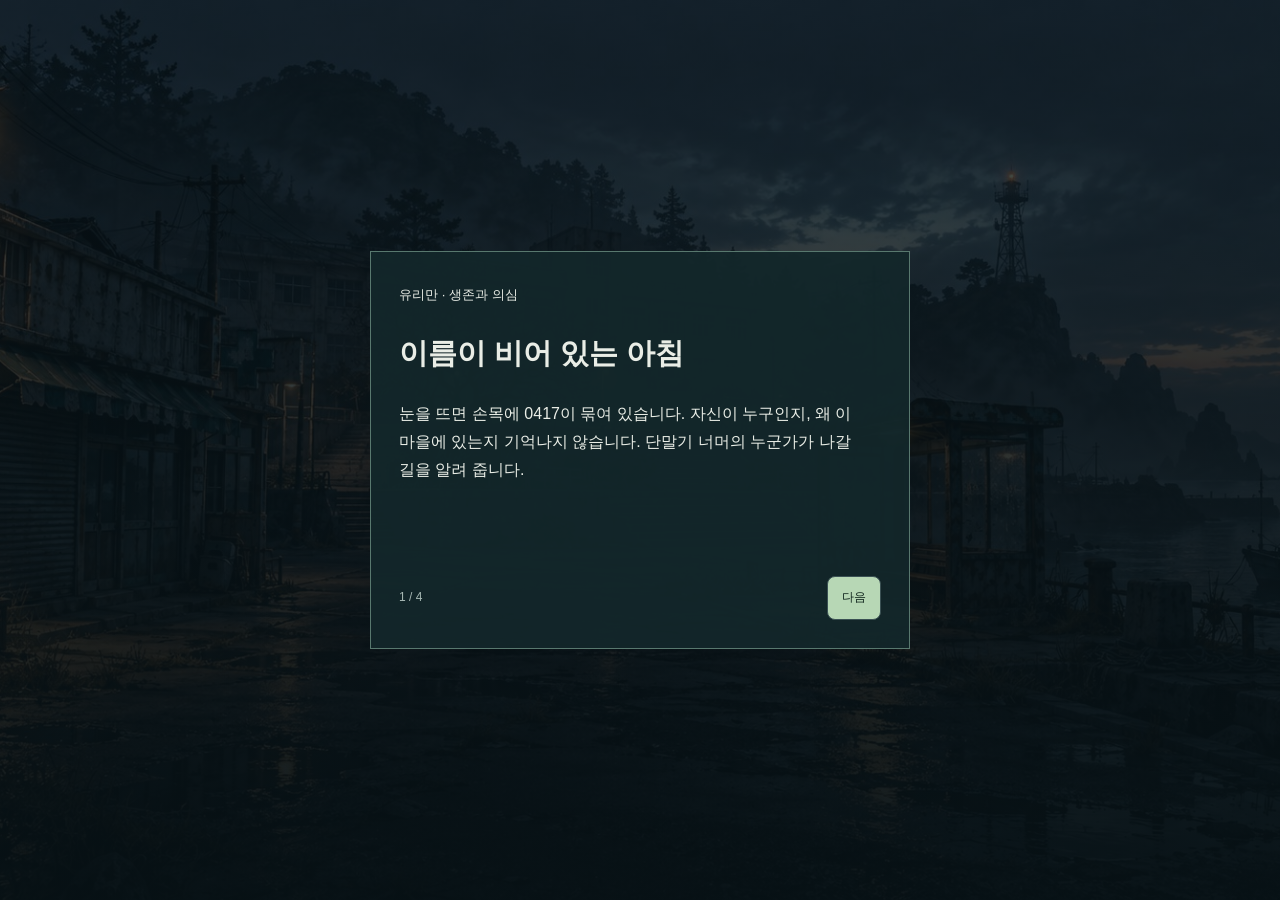
==== index.html @ 80f6bf99 "Add files via upload" ====
<!doctype html>
<html lang="ko"><head><meta charset="utf-8"><meta name="viewport" content="width=device-width,initial-scale=1,viewport-fit=cover"><meta name="theme-color" content="#101c20"><title>잔향 04:17 — 유리만</title><style>#loadNotice{position:fixed;inset:0;z-index:2000;display:grid;place-items:center;background:#101c20;color:#e9ede6;padding:24px;font:16px/1.8 sans-serif}#loadNotice[hidden]{display:none}#loadNotice>div{width:100%;max-width:480px;padding:26px;background:#18282c;border:1px solid #526a62;border-radius:8px}#loadNotice button{padding:12px 18px;border-radius:6px;border:1px solid #748d78;background:#b7d7b5;color:#14251c;font:inherit}#intro[hidden]{display:none!important}</style><script>window.GlassBayReady=false;window.addEventListener("error",function(e){var node=document.getElementById("loadMessage");if(node&&!window.GlassBayReady){node.textContent="게임을 시작하지 못했습니다. 파일을 교체한 뒤 Ctrl+Shift+R로 새로고침해 주세요.";var hint=document.getElementById("loadDetail");if(hint)hint.textContent=e.message||"게임 파일을 불러오지 못했습니다.";}},true);window.setTimeout(function(){if(!window.GlassBayReady){var node=document.getElementById("loadMessage");if(node)node.textContent="게임 파일을 불러오지 못했습니다. 수정 파일 전체를 올린 뒤 다시 새로고침해 주세요.";}},10000);</script><link rel="stylesheet" href="style.css?v=808879af7a00"></head>
<body><section id="loadNotice" role="status"><div><strong id="loadMessage">유리만을 불러오는 중입니다.</strong><p id="loadDetail"></p><button onclick="location.reload()">다시 불러오기</button></div></section><noscript>게임을 시작하려면 브라우저의 JavaScript를 켜 주세요.</noscript>
<header><button id="titleButton" aria-label="게임 설정">잔향 <b>04:17</b></button><div id="quickStatus"></div><button id="settingsButton" aria-label="설정">⋯</button></header>
<main id="mainScroll" tabindex="-1"><section id="sceneView"></section></main>
<section id="panel" class="panel" hidden aria-label="게임 메뉴"><div class="panelTop"><h2 id="panelTitle"></h2><button id="panelClose" aria-label="현장으로 돌아가기">내려놓기 ↓</button></div><div id="panelScroll"></div><form id="askForm" hidden><label class="srOnly" for="askInput">단말기 질문</label><textarea id="askInput" rows="1" maxlength="200" placeholder="발견한 의문을 선택하거나 직접 질문하세요"></textarea><button type="submit" aria-label="전송">보내기</button></form></section>
<nav id="bottomNav" aria-label="게임 메뉴"><button data-view="scene" class="active"><span>◉</span>현장</button><button data-view="map"><span>⌖</span>지도</button><button data-view="bag"><span>▣</span>소지품</button><button data-view="book"><span>▤</span>수첩</button><button data-view="echo" id="echoNav"><span>◌</span>ECHO<b id="mailBadge" hidden></b></button></nav>
<div id="impact" aria-hidden="true"></div><div id="fracture" aria-hidden="true" hidden><svg viewBox="0 0 100 100" preserveAspectRatio="none"><path d="M0 18L31 27 42 50 67 59 82 100M31 27L60 12 65 0M42 50L15 61 0 59M67 59L87 43 100 46M15 61L28 81 19 100"/></svg></div><div id="toast" role="status"></div>
<section id="intro" hidden role="dialog" aria-modal="true" aria-labelledby="introTitle"><div><small>유리만 · 생존과 의심</small><h1 id="introTitle"></h1><p id="introText"></p><footer><span id="introPage"></span><button id="introNext"></button></footer></div></section>
<script src="data.js?v=1c4d946d0694"></script><script src="game.js?v=c43fad1b4e41"></script><script src="ui.js?v=db80c236e293"></script>
</body></html>
---- style.css ----
:root{color-scheme:dark;--bg:#101c20;--card:#18282c;--line:#3a5053;--ink:#e9ede6;--muted:#a7b8b4;--mint:#b7d7b5;--red:#e99d96;--nav:70px;--head:52px}*{box-sizing:border-box}html,body{margin:0;height:100%;overflow:hidden}body{font-family:"Apple SD Gothic Neo","Malgun Gothic","Noto Sans KR",sans-serif;background:var(--bg);color:var(--ink);font-size:16px;line-height:1.75}button,textarea,select{font:inherit}button{color:inherit;border:1px solid var(--line);background:#1c3034;border-radius:8px;cursor:pointer;min-height:44px;padding:10px 14px;touch-action:manipulation}button:disabled{cursor:default;color:#b1b8b3;background:#172326;opacity:.75}button:focus-visible,textarea:focus-visible{outline:3px solid var(--mint);outline-offset:2px}button.primary{background:var(--mint);color:#11251b;font-weight:700}header{position:fixed;inset:0 0 auto;height:var(--head);display:flex;align-items:center;gap:10px;padding:0 12px;background:#0d191ef2;border-bottom:1px solid var(--line);z-index:30}#titleButton{border:0;background:none;padding:0;font-size:16px;white-space:nowrap}#titleButton b{color:var(--mint)}#quickStatus{margin-left:auto;font-size:12px;color:var(--muted);line-height:1.45}#settingsButton{border:0;background:none;font-size:26px;padding:0 12px}#mainScroll{position:fixed;inset:var(--head) 0 calc(var(--nav) + env(safe-area-inset-bottom));overflow:auto;overscroll-behavior-y:contain;scrollbar-gutter:stable;overflow-anchor:none}#sceneView{max-width:840px;margin:auto;padding-bottom:28px}.sceneArt{position:relative;aspect-ratio:16/10;overflow:hidden;background:#111b20}.sceneArt>img{width:100%;height:100%;object-fit:cover}.sceneArt:after{content:"";position:absolute;inset:0;background:linear-gradient(transparent 55%,#101c20);pointer-events:none}.portraits{position:absolute;inset:8% 0 0;display:flex;align-items:flex-end;justify-content:flex-end;gap:0;pointer-events:none}.portraits img{max-width:42%;height:90%;object-fit:contain;filter:drop-shadow(0 4px 12px #000);object-position:bottom}.sceneTitle{position:absolute;bottom:14px;left:22px;z-index:2}.sceneTitle small{color:#c4d1bf;font-size:12px}.sceneTitle h1{margin:0;font-size:27px;letter-spacing:-1px}.sceneBody{padding:8px 22px 24px}.objective{border-left:3px solid var(--mint);padding:10px 14px;background:#213632;font-size:14px;margin:8px 0 18px}.statusChips{display:flex;gap:7px;flex-wrap:wrap;margin:0 0 16px}.statusChips span{font-size:12px;border:1px solid var(--line);border-radius:20px;padding:3px 10px}.prose p{margin:0 0 16px;word-break:keep-all;overflow-wrap:anywhere}.dialogue{padding:12px 16px;border-left:2px solid #547c70;background:#16292b;margin:10px 0;white-space:pre-line}.dialogue strong{display:block;font-size:12px;color:var(--mint)}.dialogue.player{margin-left:18px;background:#263136}.dialogue.echo{border-color:#d0b678}.dialogue p{margin:5px 0;font-size:15px}.actions{display:grid;gap:9px;margin-top:22px}.actions button{text-align:left;display:flex;flex-direction:column;padding:15px 16px;line-height:1.6;min-height:58px}.actions small{color:var(--muted);font-size:12px;margin-top:4px}.actions .haunt{display:block;color:var(--red);font-size:12px;letter-spacing:1px}.actions .actionText{font-weight:600}.mapPrompt{width:100%;margin-top:16px;text-align:left;color:var(--mint)}.notice{background:#28332b;border:1px solid #68785b;padding:12px;font-size:14px;margin:12px 0}.danger{background:#3a2427;border-color:#7f4a4e}.panel{position:fixed;inset:var(--head) 0 calc(var(--nav) + env(safe-area-inset-bottom));background:#122125;z-index:40;display:flex;flex-direction:column;max-width:900px;margin:auto;animation:slideUp .18s ease-out}.panel[hidden]{display:none}.panelTop{display:flex;align-items:center;justify-content:space-between;padding:10px 16px;border-bottom:1px solid var(--line);flex-shrink:0}.panelTop h2{font-size:19px;margin:0}.panelTop button{font-size:12px;background:none;border:0}#panelScroll{flex:1;overflow:auto;padding:18px;overscroll-behavior:contain;overflow-anchor:none}#bottomNav{position:fixed;bottom:0;left:0;right:0;height:calc(var(--nav) + env(safe-area-inset-bottom));padding:4px 6px calc(4px + env(safe-area-inset-bottom));background:#0c191efb;border-top:1px solid var(--line);display:grid;grid-template-columns:repeat(5,1fr);gap:3px;z-index:100}#bottomNav button{background:none;border:0;border-radius:7px;position:relative;font-size:11px;padding:5px 0;line-height:1.6}#bottomNav button>span{display:block;font-size:21px;line-height:1.4}#bottomNav button.active{background:#284139;color:#d4e8c5}#mailBadge{position:absolute;right:15%;top:5px;border-radius:12px;background:#e6b57a;color:#14211b;font-size:10px;padding:0 5px;min-width:16px}.entry{border:1px solid var(--line);padding:16px;margin:0 0 12px;border-radius:8px}.entry h3{font-size:17px;margin:0 0 8px}.entry p{font-size:14px;margin:7px 0;color:#c9d3cf}.entry small{color:var(--muted)}.entry img.portrait{width:90px;height:120px;object-fit:contain;float:right}.tabs{display:flex;gap:7px;flex-wrap:wrap;margin:0 0 16px}.tabs button{font-size:13px;padding:7px 12px}.tabs button.active{background:#385147}.grid{display:grid;grid-template-columns:repeat(2,minmax(0,1fr));gap:10px}.item{display:flex;align-items:center;gap:12px;text-align:left}.item img{width:44px;height:48px;object-fit:contain}.item small{display:block;font-size:11px;color:var(--muted)}.bodySheet{display:grid;grid-template-columns:40% 60%;gap:0}.bodySheet>img{width:100%;height:270px;object-fit:contain}.bodySheet p{font-size:14px}.mapSurface{position:relative;width:100%;aspect-ratio:2/3;background:linear-gradient(#11262830,#0b151860),url(assets/map-detail.jpg) center/100% 100%;border:1px solid #59716c;border-radius:8px;margin-bottom:16px;overflow:hidden}.mapSurface svg{position:absolute;inset:0;width:100%;height:100%;pointer-events:none}.mapSurface line{stroke:#dac39f;stroke-width:.45;stroke-dasharray:1 1;opacity:.65}.mapNode{position:absolute;transform:translate(-50%,-50%);font-size:11px;border-radius:5px;padding:5px 7px;min-height:34px;background:#152c2eea;line-height:1.5;max-width:95px}.mapNode.here{background:#d2deba;color:#182b20;font-weight:700}.mapNode.available{border-color:#e2dab1;box-shadow:0 0 9px #0b1518}.mapNode:disabled{opacity:.85}.mapKey{font-size:12px;color:var(--muted)}#askForm{display:flex;gap:8px;border-top:1px solid var(--line);padding:9px 12px;background:#102125;flex-shrink:0}#askForm[hidden]{display:none}textarea{resize:none;width:100%;min-height:44px;max-height:90px;padding:10px;background:#213336;border:1px solid var(--line);border-radius:6px;color:var(--ink);font-size:16px}#askForm button{font-size:13px;white-space:nowrap;background:#b8d0b3;color:#13261e}.message{margin:0 0 15px}.message .q{padding:10px 13px;background:#2c3a3e;border-radius:12px 2px 12px 12px;margin-left:25px}.message .a{white-space:pre-line;padding:12px 14px;background:#1e3834;border-radius:2px 12px 12px;margin-top:6px;margin-right:12px}.message small{display:block;color:#aebeb0;font-size:11px;margin-bottom:6px}.questionList{display:grid;gap:7px;margin:15px 0}.questionList button{text-align:left;font-size:14px}.evidencePair{display:grid;grid-template-columns:1fr 1fr;gap:8px}.evidencePair p{padding:12px;background:#26383a;font-size:14px}.setting{display:flex;align-items:center;justify-content:space-between;margin-bottom:14px;gap:14px}.setting span{font-size:14px}.newTag{font-size:11px;color:#e4c17a}.srOnly{position:absolute;width:1px;height:1px;overflow:hidden;clip:rect(0,0,0,0)}#toast{position:fixed;left:50%;bottom:calc(var(--nav) + env(safe-area-inset-bottom) + 12px);transform:translateX(-50%);max-width:90%;background:#c8ddbc;color:#18291d;border-radius:8px;padding:10px 16px;font-size:13px;z-index:500;pointer-events:none;opacity:0;transition:opacity .15s}#toast.show{opacity:1}#impact{position:fixed;inset:0;pointer-events:none;z-index:200}#impact.hit{animation:flash .35s}body.hit #sceneView{animation:shake .3s}body.legStep #sceneView{animation:limp .3s}body.armWork .actions{animation:shake .2s}.eyeInjury .sceneArt>img{filter:blur(3px)}.headInjury .prose{text-shadow:2px 0 #aa9b99}.taint2 .sceneArt>img{filter:contrast(1.2) saturate(.6)}.eyeInjury.taint2 .sceneArt>img{filter:blur(3px) contrast(1.2)}.taint3 .dialogue.echo{background:#38272d;border-color:#d49b94}.taint3 .sceneArt>img{filter:contrast(1.3) saturate(.4)}.eyeInjury.taint3 .sceneArt>img{filter:blur(3px) contrast(1.3)}.perception .portraits{filter:drop-shadow(3px 0 #a64850)}.glitchWord{color:#d5aba8;text-shadow:2px 0 #63877c}.taint4 .glitchWord{letter-spacing:2px}#fracture{position:fixed;inset:var(--head) 0 calc(var(--nav) + env(safe-area-inset-bottom));pointer-events:none;z-index:45;opacity:.17}#fracture[hidden]{display:none}#fracture svg{width:100%;height:100%;fill:none;stroke:#e2cac5;stroke-width:.14}#intro{position:fixed;inset:0;z-index:1000;background:linear-gradient(#081319b8,#071115f5),url(assets/town.jpg) center/cover;display:grid;place-items:center;padding:22px}#intro[hidden]{display:none}#intro>div{width:100%;max-width:540px;background:#13272aee;border:1px solid #58786e;padding:28px}#intro h1{font-size:29px;line-height:1.5}#intro p{min-height:160px;word-break:keep-all}#intro footer{display:flex;justify-content:space-between;align-items:center;font-size:12px;color:var(--muted)}#intro button{background:var(--mint);color:#10251d}.endingTitle{font-size:30px;margin:18px 0}.routeChecks{font-size:14px}.routeChecks span{display:block;padding:4px}.thumbEvidence{width:100%;max-height:230px;object-fit:cover;border-radius:5px}.small{font-size:13px;color:var(--muted)}@keyframes shake{0%,100%{transform:none}20%{transform:translate(4px,-2px)}40%{transform:translate(-4px,1px)}70%{transform:translate(2px,0)}}@keyframes limp{50%{transform:translateY(3px) rotate(.2deg)}}@keyframes flash{0%{box-shadow:inset 0 0 90px #cd363890}100%{box-shadow:inset 0 0 0 transparent}}@keyframes slideUp{from{transform:translateY(35px);opacity:.5}to{transform:none;opacity:1}}@media(min-width:900px){#bottomNav{left:50%;transform:translateX(-50%);max-width:900px;width:100%;border-left:1px solid var(--line);border-right:1px solid var(--line)}.sceneArt{aspect-ratio:16/8}.sceneBody{padding:8px 36px 30px}.grid{grid-template-columns:repeat(3,minmax(0,1fr))}}@media(max-width:380px){.sceneBody{padding:8px 16px}.sceneTitle h1{font-size:23px}.grid{grid-template-columns:1fr}.mapNode{font-size:10px;padding:4px}.evidencePair{grid-template-columns:1fr}}@media(prefers-reduced-motion:reduce){*,*:before,*:after{animation:none!important;scroll-behavior:auto!important}}body.reduce *{animation:none!important}
body.large{font-size:18px}body.large .dialogue p{font-size:17px}#echoNav.unread{color:#edcc96;box-shadow:inset 0 0 0 1px #a58b5c}.statusChips span:empty{display:none}.panelTop{padding-right:20px}#panelScroll{padding-bottom:28px}details summary{cursor:pointer;padding:8px 0}input[type=file]{display:block;width:100%;margin-top:10px}.grid .item{overflow-wrap:anywhere}
:root{--screenH:100dvh;--screenTop:0px}header{top:var(--screenTop)}#mainScroll,.panel{inset:auto 0 auto;top:calc(var(--screenTop) + var(--head));height:calc(var(--screenH) - var(--head) - var(--nav) - env(safe-area-inset-bottom))}#bottomNav{bottom:auto;top:calc(var(--screenTop) + var(--screenH) - var(--nav) - env(safe-area-inset-bottom))}#fracture{inset:auto 0 auto;top:calc(var(--screenTop) + var(--head));height:calc(var(--screenH) - var(--head) - var(--nav) - env(safe-area-inset-bottom))}.bodySheet{min-height:270px}

/* v5.1: explicit desktop sizing and stable flex scrolling */
#panelScroll{min-height:0;min-width:0}#sceneView{min-width:0}.panelTop h2{min-width:0;overflow-wrap:anywhere}#bottomNav button{min-width:0}
@media(min-width:900px){header{padding-left:max(18px,calc((100vw - 900px)/2));padding-right:max(18px,calc((100vw - 900px)/2))}#bottomNav{left:0;right:0;width:calc(100% - 32px);max-width:900px;margin-left:auto;margin-right:auto;transform:none}.panel{left:0;right:0;width:calc(100% - 32px);max-width:900px;margin-left:auto;margin-right:auto;border-left:1px solid var(--line);border-right:1px solid var(--line)}.sceneArt{max-height:420px}.sceneBody{overflow-wrap:anywhere}}

/* Desktop ECHO is a phone; mobile ECHO remains a full, navigable screen. */
@media(min-width:900px){.panel.echoPhone{left:auto;right:max(24px,calc((100vw - 1260px)/2));top:auto;bottom:calc(var(--nav) + env(safe-area-inset-bottom) + 16px);width:390px;max-width:calc(100vw - 48px);height:min(720px,calc(var(--screenH) - var(--head) - var(--nav) - 32px));margin:0;border:5px solid #40524f;border-radius:30px;background:#112326;box-shadow:0 20px 80px #000b,0 0 0 1px #81908066;overflow:hidden}.panel.echoPhone:before{content:"";display:block;flex-shrink:0;width:48px;height:4px;border-radius:8px;background:#80968b;margin:12px auto 4px}.echoPhone .panelTop{padding:8px 14px 12px}.echoPhone .panelTop h2{font-size:16px}.echoPhone .panelTop button{padding:5px 8px;min-height:36px}.echoPhone #panelScroll{padding:14px;font-size:14px}.echoPhone #askForm{padding:10px 12px 16px}.echoPhone .message .q{margin-left:28px}.echoPhone .message .a{margin-right:8px}.echoPhone .questionList button{font-size:13px}.echoPhone .panelTop:after{content:"";width:6px;height:6px;border-radius:50%;background:#b8d3a4;order:-1;margin-right:7px;box-shadow:0 0 8px #a7d18b88}}

/* v5.2: narration, consequences and spoken conversation */
.sectionLabel{margin:0 0 12px;font-size:12px;line-height:1.5;font-weight:700;letter-spacing:1px;color:#a9bbb4}.narrationBlock{padding:8px 0 6px}.narrationBlock .prose{color:#d4dcd4}.resultBlock{margin:12px 0 24px;padding:15px 17px;border-left:3px solid #bfa37b;background:#28302a;border-radius:0 8px 8px 0}.resultBlock .sectionLabel{color:#d5ba90}.resultBlock .prose p:last-child{margin-bottom:0}.conversation{margin:22px 0 26px;padding-top:18px;border-top:1px solid #3b5152}.conversation .dialogue{display:flex;align-items:flex-start;gap:11px;margin:10px 24px 14px 0;border:1px solid #46625b;border-radius:3px 15px 15px;padding:13px;background:#192f2f;white-space:normal}.conversation .dialogue.player{margin:10px 0 14px 24px;border-color:#526273;background:#28323c;border-radius:15px 3px 15px 15px}.speakerPortrait{width:40px;height:52px;flex-shrink:0;object-fit:cover;object-position:50% 8%;border-radius:6px;background:#223938}.speakerBadge{width:34px;height:34px;flex-shrink:0;display:grid;place-items:center;border-radius:50%;background:#3a5060;font-size:12px;color:#dae1e0}.speechBody{min-width:0;flex:1}.conversation .speakerName{font-size:13px;letter-spacing:.3px}.conversation .dialogue p{white-space:pre-line;font-size:16px;line-height:1.8;margin:5px 0 0;word-break:keep-all;overflow-wrap:anywhere}.echoThreadLink{display:block;width:100%;margin:12px 0 20px;text-align:left;border-color:#82734d;background:#292e27;color:#d9ce9d;font-size:13px}body.large .conversation .dialogue p{font-size:18px}@media(max-width:600px){.conversation .dialogue{margin-right:10px;padding:12px}.conversation .dialogue.player{margin-left:10px}.speakerPortrait{width:34px;height:45px}.conversation .dialogue p{font-size:15px}.resultBlock{padding:13px 14px}}

/* v5.3: desktop stage remains visible; only the reading pane scrolls. */
.sceneCast{position:absolute;left:16px;right:16px;bottom:88px;z-index:3;display:flex;gap:7px;flex-wrap:wrap;pointer-events:none}.sceneCast span{padding:4px 9px;background:#12262cda;border:1px solid #779087;border-radius:16px;font-size:12px;color:#e5ede2}
@media(min-width:900px){#mainScroll{overflow:hidden;scrollbar-gutter:auto;padding:16px 20px 12px}#sceneView{display:grid;grid-template-columns:minmax(330px,.95fr) minmax(390px,1.05fr);gap:22px;width:100%;max-width:1440px;height:100%;min-height:0!important;padding:0}.sceneArt{height:100%;min-height:0;max-height:none;aspect-ratio:auto;border:1px solid #3a5053;border-radius:12px}.sceneArt>img{display:block;height:100%;object-fit:cover}.portraits{inset:6% 0 0;justify-content:center;gap:0}.portraits img{height:84%;max-width:49%;object-fit:contain}.sceneTitle{left:22px;bottom:20px}.sceneTitle h1{font-size:30px}.sceneBody{height:100%;min-height:0;overflow-y:auto;overscroll-behavior:contain;overflow-anchor:none;padding:0 18px 28px 8px;scrollbar-gutter:stable;border-radius:8px}.sceneCast{bottom:105px}.panel.echoPhone{right:30px}.endingTitle{font-size:29px}}
@media(min-width:1600px){.sceneBody{padding-right:30px}.sceneArt .portraits img{max-width:46%}}

/* Persistent readable health / erosion / lie-probability HUD. */
:root{--head:88px}header{gap:18px}#quickStatus{display:grid;grid-template-columns:repeat(3,minmax(0,1fr));gap:10px;width:min(640px,65vw);font-size:13px}.metric{padding:7px 11px;border:1px solid #4e6865;background:#1b3032;border-radius:8px;line-height:1.35;min-width:0}.metricTop{display:flex;justify-content:space-between;align-items:baseline;gap:8px}.metricTop>span{font-size:12px;font-weight:700;white-space:nowrap}.metricTop b{font-size:21px;color:#edf4e8;white-space:nowrap}.metricTop b small{display:inline;font-size:11px;margin-left:2px;color:#b9c9be}.metricTrack{height:5px;background:#0b181b;border-radius:6px;overflow:hidden;margin:5px 0 4px}.metricTrack i{display:block;height:100%;background:#a6d299;border-radius:6px}.erosion .metricTrack i{background:#e2a786}.odds .metricTrack i{background:#c4b0e5}.metricNote{display:block;font-size:10px;color:#c4d2cc;white-space:nowrap;overflow:hidden;text-overflow:ellipsis}.replyOdds{display:flex;justify-content:space-between;align-items:center;gap:10px;padding:7px 10px;margin:0 0 10px;background:#293632;border:1px solid #86799c;border-radius:6px;font-size:12px}.replyOdds b{font-size:18px;color:#e5d2ff}.replyOdds span{color:#d5ded8}
@media(max-width:899px){:root{--head:108px}header{display:grid;grid-template-columns:1fr auto;grid-template-rows:27px 65px;gap:3px 8px;padding:5px 10px}#titleButton{justify-self:start}#settingsButton{grid-column:2;grid-row:1;min-height:26px;line-height:1;padding:0 6px}#quickStatus{grid-column:1/-1;grid-row:2;width:100%;margin:0;gap:6px}.metric{padding:6px 8px}.metricTop{gap:4px}.metricTop>span{font-size:11px}.metricTop b{font-size:18px}.metricNote{font-size:9px}.metricTrack{height:5px}}
@media(max-width:359px){.metricTop>span{font-size:10px}.metricTop b{font-size:16px}.metric{padding:6px}.metricNote{font-size:9px}}
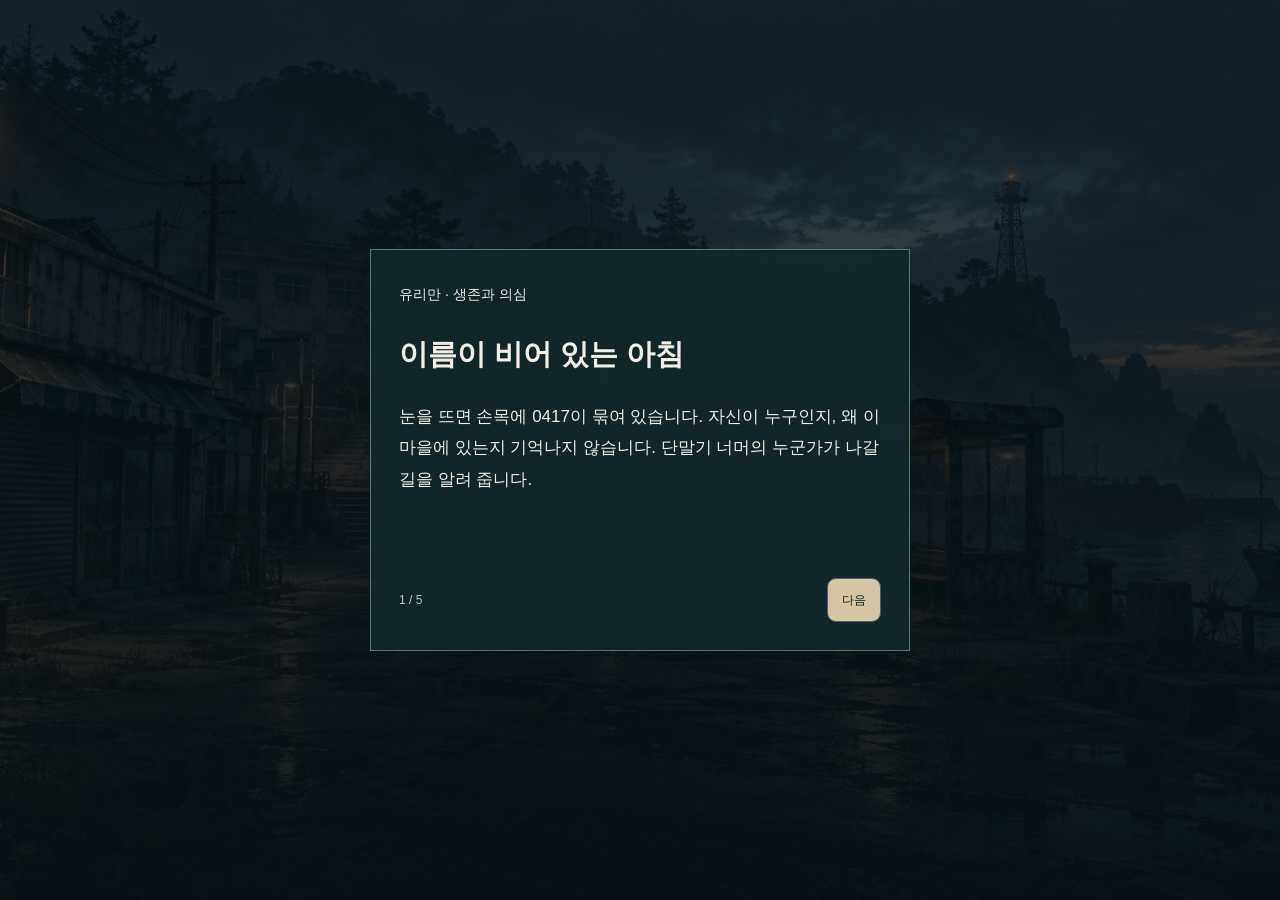
==== commit 04a93815: "Add files via upload" ====
--- a/index.html
+++ b/index.html
@@ -1,11 +1,11 @@
 <!doctype html>
-<html lang="ko"><head><meta charset="utf-8"><meta name="viewport" content="width=device-width,initial-scale=1,viewport-fit=cover"><meta name="theme-color" content="#101c20"><title>잔향 04:17 — 유리만</title><style>#loadNotice{position:fixed;inset:0;z-index:2000;display:grid;place-items:center;background:#101c20;color:#e9ede6;padding:24px;font:16px/1.8 sans-serif}#loadNotice[hidden]{display:none}#loadNotice>div{width:100%;max-width:480px;padding:26px;background:#18282c;border:1px solid #526a62;border-radius:8px}#loadNotice button{padding:12px 18px;border-radius:6px;border:1px solid #748d78;background:#b7d7b5;color:#14251c;font:inherit}#intro[hidden]{display:none!important}</style><script>window.GlassBayReady=false;window.addEventListener("error",function(e){var node=document.getElementById("loadMessage");if(node&&!window.GlassBayReady){node.textContent="게임을 시작하지 못했습니다. 파일을 교체한 뒤 Ctrl+Shift+R로 새로고침해 주세요.";var hint=document.getElementById("loadDetail");if(hint)hint.textContent=e.message||"게임 파일을 불러오지 못했습니다.";}},true);window.setTimeout(function(){if(!window.GlassBayReady){var node=document.getElementById("loadMessage");if(node)node.textContent="게임 파일을 불러오지 못했습니다. 수정 파일 전체를 올린 뒤 다시 새로고침해 주세요.";}},10000);</script><link rel="stylesheet" href="style.css?v=808879af7a00"></head>
+<html lang="ko"><head><meta charset="utf-8"><meta name="viewport" content="width=device-width,initial-scale=1,viewport-fit=cover"><meta name="theme-color" content="#111419"><title>잔향 04:17 — 유리만</title><style>#loadNotice{position:fixed;inset:0;z-index:2000;display:grid;place-items:center;background:#101c20;color:#e9ede6;padding:24px;font:16px/1.8 sans-serif}#loadNotice[hidden]{display:none}#loadNotice>div{width:100%;max-width:480px;padding:26px;background:#18282c;border:1px solid #526a62;border-radius:8px}#loadNotice button{padding:12px 18px;border-radius:6px;border:1px solid #748d78;background:#b7d7b5;color:#14251c;font:inherit}#intro[hidden]{display:none!important}</style><script>window.GlassBayReady=false;window.addEventListener("error",function(e){var node=document.getElementById("loadMessage");if(node&&!window.GlassBayReady){node.textContent="게임을 시작하지 못했습니다. 파일을 교체한 뒤 Ctrl+Shift+R로 새로고침해 주세요.";var hint=document.getElementById("loadDetail");if(hint)hint.textContent=e.message||"게임 파일을 불러오지 못했습니다.";}},true);window.setTimeout(function(){if(!window.GlassBayReady){var node=document.getElementById("loadMessage");if(node)node.textContent="게임 파일을 불러오지 못했습니다. 수정 파일 전체를 올린 뒤 다시 새로고침해 주세요.";}},10000);</script><link rel="stylesheet" href="style.css?v=59c4b135e1b9"></head>
 <body><section id="loadNotice" role="status"><div><strong id="loadMessage">유리만을 불러오는 중입니다.</strong><p id="loadDetail"></p><button onclick="location.reload()">다시 불러오기</button></div></section><noscript>게임을 시작하려면 브라우저의 JavaScript를 켜 주세요.</noscript>
 <header><button id="titleButton" aria-label="게임 설정">잔향 <b>04:17</b></button><div id="quickStatus"></div><button id="settingsButton" aria-label="설정">⋯</button></header>
 <main id="mainScroll" tabindex="-1"><section id="sceneView"></section></main>
-<section id="panel" class="panel" hidden aria-label="게임 메뉴"><div class="panelTop"><h2 id="panelTitle"></h2><button id="panelClose" aria-label="현장으로 돌아가기">내려놓기 ↓</button></div><div id="panelScroll"></div><form id="askForm" hidden><label class="srOnly" for="askInput">단말기 질문</label><textarea id="askInput" rows="1" maxlength="200" placeholder="발견한 의문을 선택하거나 직접 질문하세요"></textarea><button type="submit" aria-label="전송">보내기</button></form></section>
+<section id="panel" class="panel" hidden aria-label="게임 메뉴"><div class="panelTop"><h2 id="panelTitle"></h2><button id="panelClose" aria-label="현장으로 돌아가기">내려놓기 ↓</button></div><div id="panelScroll"></div><div id="echoSuggestions" hidden aria-label="발견한 의문에서 질문 고르기"></div><form id="askForm" hidden><label class="srOnly" for="askInput">단말기 질문</label><textarea id="askInput" rows="1" maxlength="200" placeholder="발견한 의문을 선택하거나 직접 질문하세요"></textarea><button type="submit" aria-label="전송">보내기</button></form></section>
 <nav id="bottomNav" aria-label="게임 메뉴"><button data-view="scene" class="active"><span>◉</span>현장</button><button data-view="map"><span>⌖</span>지도</button><button data-view="bag"><span>▣</span>소지품</button><button data-view="book"><span>▤</span>수첩</button><button data-view="echo" id="echoNav"><span>◌</span>ECHO<b id="mailBadge" hidden></b></button></nav>
 <div id="impact" aria-hidden="true"></div><div id="fracture" aria-hidden="true" hidden><svg viewBox="0 0 100 100" preserveAspectRatio="none"><path d="M0 18L31 27 42 50 67 59 82 100M31 27L60 12 65 0M42 50L15 61 0 59M67 59L87 43 100 46M15 61L28 81 19 100"/></svg></div><div id="toast" role="status"></div>
 <section id="intro" hidden role="dialog" aria-modal="true" aria-labelledby="introTitle"><div><small>유리만 · 생존과 의심</small><h1 id="introTitle"></h1><p id="introText"></p><footer><span id="introPage"></span><button id="introNext"></button></footer></div></section>
-<script src="data.js?v=1c4d946d0694"></script><script src="game.js?v=c43fad1b4e41"></script><script src="ui.js?v=db80c236e293"></script>
+<script src="data.js?v=6680a7928c37"></script><script src="game.js?v=66da7ea136fa"></script><script src="ui.js?v=195cd6fe68b8"></script>
 </body></html>
--- a/style.css
+++ b/style.css
@@ -21,3 +21,22 @@
 :root{--head:88px}header{gap:18px}#quickStatus{display:grid;grid-template-columns:repeat(3,minmax(0,1fr));gap:10px;width:min(640px,65vw);font-size:13px}.metric{padding:7px 11px;border:1px solid #4e6865;background:#1b3032;border-radius:8px;line-height:1.35;min-width:0}.metricTop{display:flex;justify-content:space-between;align-items:baseline;gap:8px}.metricTop>span{font-size:12px;font-weight:700;white-space:nowrap}.metricTop b{font-size:21px;color:#edf4e8;white-space:nowrap}.metricTop b small{display:inline;font-size:11px;margin-left:2px;color:#b9c9be}.metricTrack{height:5px;background:#0b181b;border-radius:6px;overflow:hidden;margin:5px 0 4px}.metricTrack i{display:block;height:100%;background:#a6d299;border-radius:6px}.erosion .metricTrack i{background:#e2a786}.odds .metricTrack i{background:#c4b0e5}.metricNote{display:block;font-size:10px;color:#c4d2cc;white-space:nowrap;overflow:hidden;text-overflow:ellipsis}.replyOdds{display:flex;justify-content:space-between;align-items:center;gap:10px;padding:7px 10px;margin:0 0 10px;background:#293632;border:1px solid #86799c;border-radius:6px;font-size:12px}.replyOdds b{font-size:18px;color:#e5d2ff}.replyOdds span{color:#d5ded8}
 @media(max-width:899px){:root{--head:108px}header{display:grid;grid-template-columns:1fr auto;grid-template-rows:27px 65px;gap:3px 8px;padding:5px 10px}#titleButton{justify-self:start}#settingsButton{grid-column:2;grid-row:1;min-height:26px;line-height:1;padding:0 6px}#quickStatus{grid-column:1/-1;grid-row:2;width:100%;margin:0;gap:6px}.metric{padding:6px 8px}.metricTop{gap:4px}.metricTop>span{font-size:11px}.metricTop b{font-size:18px}.metricNote{font-size:9px}.metricTrack{height:5px}}
 @media(max-width:359px){.metricTop>span{font-size:10px}.metricTop b{font-size:16px}.metric{padding:6px}.metricNote{font-size:9px}}
+
+/* v5.4: charcoal, paper and warning red; reading surfaces remain calm. */
+:root{--bg:#111419;--card:#1c2229;--line:#46505c;--ink:#f1ede5;--muted:#b9c1ca;--mint:#d5c5a5;--red:#ffada8;--nav:68px}body{background:radial-gradient(ellipse at 10% 0,#29313a 0,#111419 64%);font-size:17px;line-height:1.85}header{background:#14191ff5;border-bottom-color:#4b525b}#titleButton{letter-spacing:.08em}#titleButton b{color:#dfc79f}button{background:#252c35;border-color:#535d69;color:#f1ede5;border-radius:9px;transition:background .15s,border-color .15s}button:hover:not(:disabled){background:#343d49;border-color:#c5b69d}button:disabled{background:#20252d;color:#bcc3cd;opacity:1}button:focus-visible,textarea:focus-visible{outline-color:#e4ca9c}button.primary{background:#e0c99e;color:#1e1b19}.sceneArt:after{background:linear-gradient(180deg,#10141910 30%,#111419e8 100%)}.sceneTitle h1{color:#fff6e7;text-shadow:0 2px 8px #000;line-height:1.4}.sceneTitle small{color:#f2dcbc}.sceneBody{padding-top:8px}.sceneCast span{background:#182027ed;border-color:#88775f;color:#f5eadb}.statusChips{gap:6px;margin-bottom:14px}.statusChips span{background:#1c232c;border-color:#505866;color:#d6dce4;font-size:12px}.objective{background:#242930;border-color:#c6b28e;color:#ddd6ca;font-size:14px;line-height:1.7}.sectionLabel{color:#c3b499;font-size:12px;letter-spacing:.08em}.narrationBlock{padding:6px 0}.narrationBlock .prose{color:#e2e2df}.prose p{font-size:17px;line-height:1.9}.resultBlock{background:#28272a;border-color:#be9f76;padding:15px 17px;margin:12px 0 20px}.resultBlock .prose p{font-size:16px}.sceneRecall{border:1px solid #3d4753;border-radius:8px;background:#1c222b;margin:0 0 13px;padding:0 14px}.sceneRecall summary{font-size:14px;color:#d6c6ab;min-height:42px;display:list-item;padding:8px 0;cursor:pointer}.sceneRecall .narrationBlock{padding:8px 0}.conversation{padding-top:14px;margin:16px 0 22px;border-color:#4b5360}.conversation .dialogue{background:#222b35;border-color:#617182;border-left:3px solid #97acba;border-radius:4px 13px 13px;margin:10px 18px 12px 0;padding:14px;gap:12px}.conversation .dialogue.player{background:#302b28;border-color:#8c795f;border-left-color:#d6b589;margin:10px 0 12px 18px}.conversation .speakerName{font-size:14px;color:#d6e9f1;font-weight:700}.conversation .player .speakerName{color:#ecd1a7}.conversation .dialogue p{font-size:17px;line-height:1.8;color:#f0eee8}.speakerPortrait{width:45px;height:60px;object-position:50% 5%;border-radius:6px}.speakerBadge{background:#675442;color:#fff0d8}.freshSpeech .dialogue{animation:speechArrive .25s ease-out both;animation-delay:var(--speech-delay,0ms)}@keyframes speechArrive{from{opacity:.35;transform:translateY(5px)}to{opacity:1;transform:none}}
+.choiceHeading{font-size:14px;line-height:1.6;color:#dac9ae;letter-spacing:.04em;margin:23px 0 8px;padding-top:17px;border-top:1px solid #4a4f59}.actions{margin-top:8px;gap:10px}.actions button{min-height:62px;padding:14px 17px;background:#272e38;border-color:#596270;font-size:16px;line-height:1.65;position:relative;overflow:hidden}.actions button:not(:disabled):hover{background:#364150}.actions button:disabled{background:#20242b;border-color:#49505a}.actions small{font-size:13px;color:#c0c7d0}.actions .actionText{font-weight:600}.actions .haunt{color:#f8a7a4;line-height:1.45;letter-spacing:.03em;font-size:13px}.grounding{border-color:#bca984!important;background:#373329!important;color:#f5dfb4!important}.mapPrompt{color:#e2cba5;border-color:#7b715f;background:#2a2b2b;font-size:15px}.panel{background:#181e26}.panelTop{background:#202630;border-color:#525a65}.panelTop h2{font-size:19px;color:#f3eadc}.panelTop button{font-size:14px;min-height:44px;color:#e8d8bb}.panel.echoPhone{background:#1a212b;border-color:#596471}.panel.echoPhone .panelTop{background:#202a36}.entry{background:#1d2530;border-color:#475365}.entry p{font-size:16px;color:#e0e2e5;line-height:1.8}.entry h3{font-size:18px;color:#e8d7bb}.entry small,.small{font-size:14px;color:#bbc4cf}.tabs button{min-height:44px;font-size:14px}.tabs button.active{background:#594d3a;border-color:#c8ad80}.item small{font-size:13px}.setting span{font-size:16px}.bodySheet p{font-size:16px}.notice{background:#2d302b;border-color:#8c866e;color:#e3dfd5;font-size:15px}.danger{background:#3c242c;border-color:#be6d76;color:#ffe0db}.echoThreadLink{background:#343028;border-color:#ac936c;color:#f1ddbb;font-size:14px;min-height:48px}.replyOdds{background:#302b3c;border-color:#9783af}.metric{background:#202831;border-color:#657281}.metricTop>span{font-size:13px}.metricTop b{color:#fff8ee;font-size:23px}.metricNote{color:#d0d7df;font-size:11px}.metricTrack{background:#11161d;height:6px}.health .metricTrack i{background:#b7d4bc}.erosion .metricTrack i{background:#edaa9c}.odds .metricTrack i{background:#c7b4e1}#bottomNav{background:#161c24fa;border-color:#4c5866}#bottomNav button{font-size:12px;color:#c0cad6}#bottomNav button.active{background:#3d3b32;color:#f3dfb9}#echoNav.unread{background:#48392e;color:#fbe0ae;border:1px solid #c9a565;box-shadow:none}#toast{background:#e8d8ba;color:#25211d;font-size:14px;box-shadow:0 6px 20px #0008}#askInput{font-size:16px;background:#202a36;color:#f1f2ef;border-color:#596b7e}.message .q{background:#443a32;color:#f4e6d3}.message .a{background:#222e3a;color:#eff1ec;font-size:16px;line-height:1.8}.message{margin-bottom:20px}.questionList button{font-size:14px;line-height:1.7;min-height:44px}.mapKey{font-size:14px;line-height:1.75}.mapNode{font-size:12px;border-color:#657987;background:#182731;color:#e4eaeb}.mapNode.here{background:#705838;color:#fff1d6}.mapNode.available{background:#344553;border-color:#e2c28f}
+/* Foreground monsters, not photographs of an empty room. */
+.monsterStage{position:absolute;inset:1% 0 0;z-index:2;display:grid;place-items:center;pointer-events:none}.monsterSprite{width:88%;height:96%;object-fit:contain;filter:drop-shadow(0 8px 18px #000) drop-shadow(0 0 12px #a8c3cb26);animation:creatureBreath 5s ease-in-out infinite}.monsterStage.phase2 .monsterSprite{width:96%;height:100%}.monsterStage.phase3 .monsterSprite,.monsterStage.fatal .monsterSprite{width:110%;height:115%;transform:translateY(3%);filter:drop-shadow(0 0 18px #9c363855)}.threatStamp{position:absolute;left:16px;top:14px;z-index:4;border:1px solid #e08b88;background:#39232aed;color:#ffd4cd;border-radius:5px;padding:5px 9px;font-size:13px;font-weight:700}.monsterPresent .sceneArt{border-color:#b16a6c}.monsterPresent .sceneTitle{z-index:4}.monsterClose .sceneArt{box-shadow:inset 0 0 75px #94313b99}.threatNotice{display:flex;flex-direction:column;gap:3px;border:1px solid #b17778;border-left:4px solid #db8a84;background:#38252c;padding:10px 14px;margin:0 0 14px;line-height:1.6}.threatNotice span{font-size:12px;color:#f0b3a5;letter-spacing:.1em}.threatNotice b{font-size:16px;color:#ffe1d7}.graspedChoice{isolation:isolate;min-height:96px!important;background:#32252e!important;border-color:#a15f70!important}.graspedChoice .actionText{max-width:72%;text-decoration:line-through;text-decoration-color:#d597a4;color:#cbc0c6}.graspedChoice small{z-index:4;background:#30232ede;border-radius:3px;padding:2px 5px;color:#ffd4ca;font-size:13px;max-width:90%}.choiceHand{position:absolute;z-index:2;width:230px;height:155px;object-fit:contain;right:-16px;bottom:-29px;pointer-events:none;filter:drop-shadow(-4px -4px 8px #0009);transform:rotate(-8deg)}.graspWhisper{z-index:3;position:absolute;right:13px;top:8px;font-size:12px;color:#ffbbb7;text-shadow:0 1px 4px #000;pointer-events:none}.taint3 .sceneBody{background:linear-gradient(135deg,#24192244,transparent 38%);border:1px solid #84425433}.taint4 .sceneBody{box-shadow:inset 2px 0 #ad637566,inset -2px 0 #617a8e55}.taint4 .sectionLabel{color:#e2a69e}.taint3 .glitchWord{color:#ffc1bb;background:#5a283355;padding:0 2px;text-shadow:1px 0 #7794aa}.headInjury .conversation .speechBody p{text-shadow:1px 0 #a7798b}.monsterLunge .monsterSprite{animation:creatureLunge .35s ease-out}.reduce .monsterSprite{animation:none}.reduce .choiceHand{filter:none}.reduce .freshSpeech .dialogue{animation:none}
+@keyframes creatureBreath{0%,100%{transform:translateY(0)}50%{transform:translateY(-1.2%)}}@keyframes creatureLunge{0%{transform:scale(.97)}45%{transform:scale(1.08)}100%{transform:scale(1)}}
+/* Both sizes keep the visible stage separate from the scrollable reader. */
+@media(min-width:900px){#sceneView{grid-template-columns:minmax(300px,.95fr) minmax(380px,1.05fr);gap:24px}.sceneBody{padding:6px 20px 30px 10px}.sceneArt{border-radius:12px}.panel.echoPhone{width:390px;border-radius:30px}.panel.echoPhone .message .a{font-size:15px}.sceneTitle h1{font-size:32px}header{padding-left:max(20px,calc((100vw - 1440px)/2));padding-right:max(20px,calc((100vw - 1440px)/2))}#quickStatus{width:min(720px,65vw)}}
+@media(max-width:899px){#mainScroll{overflow:hidden;padding:0;scrollbar-gutter:auto}#sceneView{display:grid;grid-template-rows:clamp(150px,26%,225px) minmax(0,1fr);height:100%;min-height:0!important;width:100%;max-width:none;padding:0;gap:0}.sceneArt{height:100%;max-height:none;min-height:0;aspect-ratio:auto;border-bottom:1px solid #57616d}.sceneArt>img{height:100%;object-fit:cover;object-position:50% 48%}.sceneBody{height:100%;min-height:0;overflow-y:auto;overscroll-behavior:contain;overflow-anchor:none;padding:14px 16px 26px;scrollbar-gutter:stable}.sceneTitle{left:16px;bottom:10px}.sceneTitle h1{font-size:24px}.sceneTitle small{font-size:11px}.portraits{inset:0 4% 0 27%;justify-content:flex-end}.portraits img{height:100%;max-width:52%;object-fit:contain}.sceneCast{left:auto;right:12px;bottom:10px;max-width:50%;justify-content:flex-end}.sceneCast span{font-size:11px;padding:3px 7px}.conversation .dialogue{padding:12px;gap:10px;margin-right:8px}.conversation .dialogue.player{margin-left:8px;margin-right:0}.conversation .dialogue p{font-size:16px;line-height:1.8}.speakerPortrait{width:38px;height:51px}.prose p{font-size:16px;line-height:1.85}.resultBlock .prose p{font-size:16px}.actions button{font-size:16px;padding:13px 14px;min-height:62px}.actions small{font-size:13px}.objective{font-size:13px;padding:9px 12px;margin-top:0}.statusChips span{font-size:11px;padding:3px 8px}.choiceHand{width:190px;height:130px;right:-21px;bottom:-27px}.threatStamp{font-size:11px;left:12px;top:9px;padding:4px 7px}.monsterSprite{width:77%;height:99%;object-position:50% 100%}.monsterStage.phase3 .monsterSprite{width:92%;height:115%}.metricTop>span{font-size:11px}.metricTop b{font-size:20px}.metricNote{font-size:10px}.metric{padding:5px 8px}.metricTrack{height:5px}.panelTop h2{font-size:18px}.panelTop{padding:9px 14px}#panelScroll{padding:16px}.panel.echoPhone{border:0;border-radius:0}.choiceHeading{margin-top:18px}.entry p{font-size:15px}.threatNotice b{font-size:15px}.sceneRecall summary{font-size:14px}.mapNode{font-size:11px}body.large .conversation .dialogue p,body.large .prose p,body.large .actions button{font-size:18px}body.large .sceneBody{line-height:1.9}}
+@media(max-width:360px){.sceneBody{padding-left:12px;padding-right:12px}.metricTop>span{font-size:10px}.metricTop b{font-size:18px}.metricNote{font-size:9px}.sceneTitle h1{font-size:22px}.sceneCast{max-width:45%}.sceneCast span{font-size:10px}.graspedChoice .actionText{max-width:65%}.choiceHand{width:170px}.conversation .dialogue p{font-size:16px}}
+@media(max-height:560px) and (max-width:899px){:root{--head:83px;--nav:55px}header{grid-template-rows:20px 52px;padding:3px 10px}.metricNote{display:none}.metricTop b{font-size:18px}#bottomNav button{font-size:10px}#bottomNav button>span{font-size:17px}#sceneView{grid-template-rows:clamp(95px,28%,140px) minmax(0,1fr)}}
+/* Mobile metrics use two rows so labels never collide with values. */
+@media(max-width:899px){:root{--head:124px}header{grid-template-rows:25px 82px;gap:5px 8px;padding:6px 10px}#quickStatus{height:82px;align-items:stretch}.metric{padding:7px 9px}.metricTop{display:block;line-height:1.15}.metricTop>span{display:block;font-size:12px;margin-bottom:3px}.metricTop b{display:block;font-size:23px;line-height:1.1}.metricTrack{margin:5px 0 4px;height:5px}.metricNote{font-size:10px}.metricTop b small{font-size:11px}}
+@media(max-width:360px){.metricTop>span{font-size:11px}.metricTop b{font-size:22px}.metricNote{font-size:9px}}
+@media(max-height:560px) and (max-width:899px){:root{--head:102px}header{grid-template-rows:20px 68px;padding:3px 10px;gap:4px}#quickStatus{height:68px}.metric{padding:5px 8px}.metricTop>span{font-size:11px}.metricTop b{font-size:20px}.metricNote{display:none}}
+body.large .conversation .dialogue p,body.large .prose p,body.large .actions button{font-size:19px}body.large .entry p{font-size:17px}
+#echoSuggestions{display:flex;gap:7px;overflow-x:auto;overscroll-behavior:contain;padding:8px 12px;background:#1b2430;border-top:1px solid #526273;flex-shrink:0;scrollbar-width:thin}#echoSuggestions[hidden]{display:none}#echoSuggestions button{display:block;flex-shrink:0;max-width:255px;overflow:hidden;text-overflow:ellipsis;white-space:nowrap;min-height:42px;padding:7px 11px;border-radius:20px;background:#293749;border-color:#7e91a5;font-size:14px;color:#e4ebed;text-align:left}.channelStatus{display:flex;justify-content:space-between;gap:8px;font-size:12px;color:#c4d1dd;line-height:1.6;border-bottom:1px solid #4c5a6b;padding-bottom:12px;margin-bottom:18px}#askForm{background:#202a36;border-color:#53677f}#askForm button{background:#dcc395;color:#252119;font-size:14px;min-height:44px}#askInput{min-width:0}body.large #echoSuggestions button{font-size:16px}
+.eyeInjury .monsterSprite,.eyeInjury .portraits{filter:blur(2px) drop-shadow(0 4px 10px #0008)}.headInjury .actions .actionText{text-shadow:1px 0 #b58891}.monsterStage.creature-water .monsterSprite{object-position:50% 95%}.monsterStage.creature-forest .monsterSprite{object-position:50% 90%}
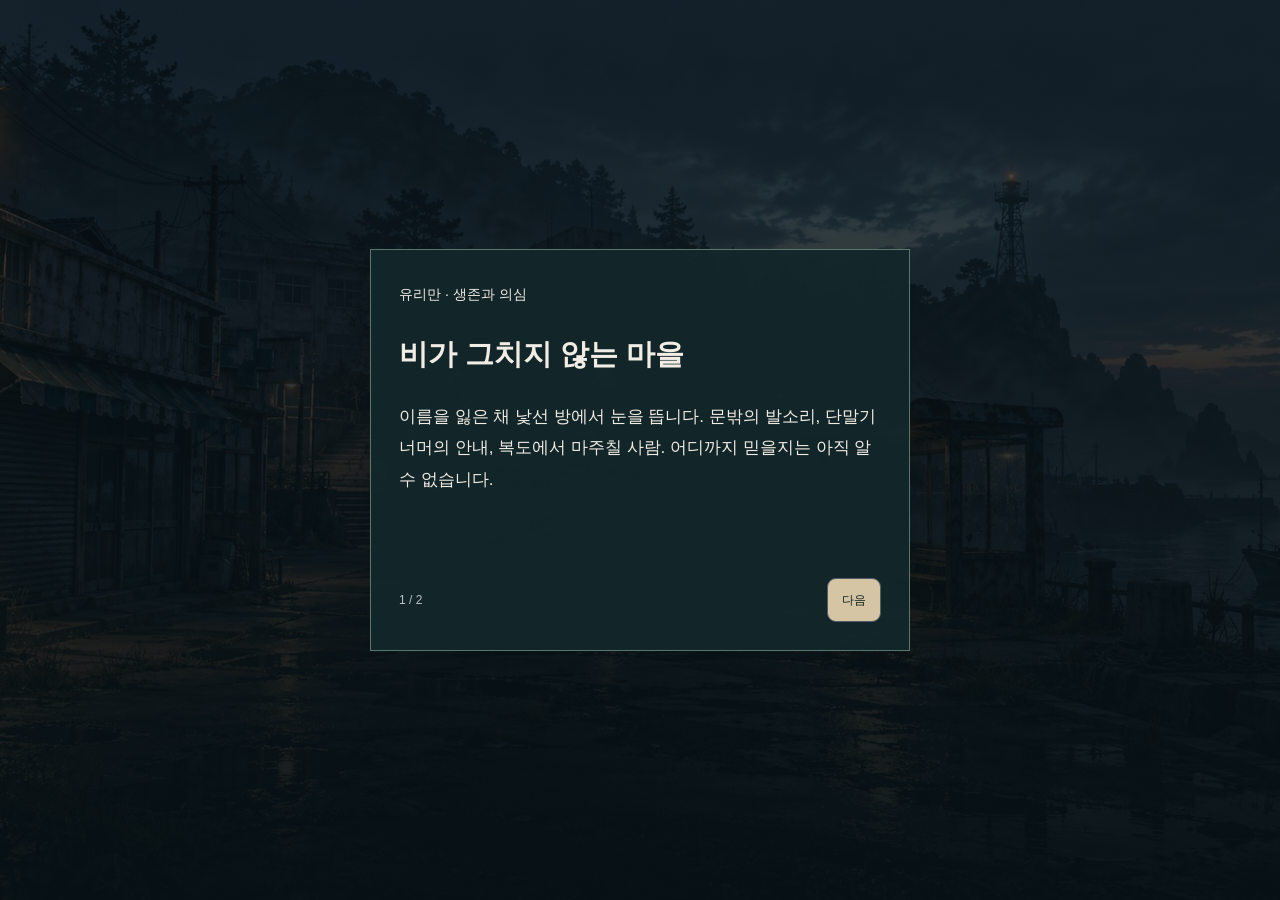
==== commit 21fcb8ee: "Add files via upload" ====
--- a/index.html
+++ b/index.html
@@ -1,11 +1,11 @@
 <!doctype html>
-<html lang="ko"><head><meta charset="utf-8"><meta name="viewport" content="width=device-width,initial-scale=1,viewport-fit=cover"><meta name="theme-color" content="#111419"><title>잔향 04:17 — 유리만</title><style>#loadNotice{position:fixed;inset:0;z-index:2000;display:grid;place-items:center;background:#101c20;color:#e9ede6;padding:24px;font:16px/1.8 sans-serif}#loadNotice[hidden]{display:none}#loadNotice>div{width:100%;max-width:480px;padding:26px;background:#18282c;border:1px solid #526a62;border-radius:8px}#loadNotice button{padding:12px 18px;border-radius:6px;border:1px solid #748d78;background:#b7d7b5;color:#14251c;font:inherit}#intro[hidden]{display:none!important}</style><script>window.GlassBayReady=false;window.addEventListener("error",function(e){var node=document.getElementById("loadMessage");if(node&&!window.GlassBayReady){node.textContent="게임을 시작하지 못했습니다. 파일을 교체한 뒤 Ctrl+Shift+R로 새로고침해 주세요.";var hint=document.getElementById("loadDetail");if(hint)hint.textContent=e.message||"게임 파일을 불러오지 못했습니다.";}},true);window.setTimeout(function(){if(!window.GlassBayReady){var node=document.getElementById("loadMessage");if(node)node.textContent="게임 파일을 불러오지 못했습니다. 수정 파일 전체를 올린 뒤 다시 새로고침해 주세요.";}},10000);</script><link rel="stylesheet" href="style.css?v=59c4b135e1b9"></head>
+<html lang="ko"><head><meta charset="utf-8"><meta name="viewport" content="width=device-width,initial-scale=1,viewport-fit=cover"><meta name="theme-color" content="#111419"><title>잔향 04:17 — 유리만</title><style>#loadNotice{position:fixed;inset:0;z-index:2000;display:grid;place-items:center;background:#101c20;color:#e9ede6;padding:24px;font:16px/1.8 sans-serif}#loadNotice[hidden]{display:none}#loadNotice>div{width:100%;max-width:480px;padding:26px;background:#18282c;border:1px solid #526a62;border-radius:8px}#loadNotice button{padding:12px 18px;border-radius:6px;border:1px solid #748d78;background:#b7d7b5;color:#14251c;font:inherit}#intro[hidden]{display:none!important}</style><script>window.GlassBayReady=false;window.addEventListener("error",function(e){var node=document.getElementById("loadMessage");if(node&&!window.GlassBayReady){node.textContent="게임을 시작하지 못했습니다. 파일을 교체한 뒤 Ctrl+Shift+R로 새로고침해 주세요.";var hint=document.getElementById("loadDetail");if(hint)hint.textContent=e.message||"게임 파일을 불러오지 못했습니다.";}},true);window.setTimeout(function(){if(!window.GlassBayReady){var node=document.getElementById("loadMessage");if(node)node.textContent="게임 파일을 불러오지 못했습니다. 수정 파일 전체를 올린 뒤 다시 새로고침해 주세요.";}},10000);</script><link rel="stylesheet" href="style.css?v=f4d32ff5df78"></head>
 <body><section id="loadNotice" role="status"><div><strong id="loadMessage">유리만을 불러오는 중입니다.</strong><p id="loadDetail"></p><button onclick="location.reload()">다시 불러오기</button></div></section><noscript>게임을 시작하려면 브라우저의 JavaScript를 켜 주세요.</noscript>
 <header><button id="titleButton" aria-label="게임 설정">잔향 <b>04:17</b></button><div id="quickStatus"></div><button id="settingsButton" aria-label="설정">⋯</button></header>
 <main id="mainScroll" tabindex="-1"><section id="sceneView"></section></main>
-<section id="panel" class="panel" hidden aria-label="게임 메뉴"><div class="panelTop"><h2 id="panelTitle"></h2><button id="panelClose" aria-label="현장으로 돌아가기">내려놓기 ↓</button></div><div id="panelScroll"></div><div id="echoSuggestions" hidden aria-label="발견한 의문에서 질문 고르기"></div><form id="askForm" hidden><label class="srOnly" for="askInput">단말기 질문</label><textarea id="askInput" rows="1" maxlength="200" placeholder="발견한 의문을 선택하거나 직접 질문하세요"></textarea><button type="submit" aria-label="전송">보내기</button></form></section>
+<section id="panel" class="panel" hidden aria-label="게임 메뉴"><div class="panelTop"><h2 id="panelTitle"></h2><button id="panelClose" aria-label="현장으로 돌아가기">현장으로 돌아가기</button></div><div id="panelScroll"></div><div id="echoSuggestions" hidden aria-label="발견한 의문에서 질문 고르기"></div></section>
 <nav id="bottomNav" aria-label="게임 메뉴"><button data-view="scene" class="active"><span>◉</span>현장</button><button data-view="map"><span>⌖</span>지도</button><button data-view="bag"><span>▣</span>소지품</button><button data-view="book"><span>▤</span>수첩</button><button data-view="echo" id="echoNav"><span>◌</span>ECHO<b id="mailBadge" hidden></b></button></nav>
-<div id="impact" aria-hidden="true"></div><div id="fracture" aria-hidden="true" hidden><svg viewBox="0 0 100 100" preserveAspectRatio="none"><path d="M0 18L31 27 42 50 67 59 82 100M31 27L60 12 65 0M42 50L15 61 0 59M67 59L87 43 100 46M15 61L28 81 19 100"/></svg></div><div id="toast" role="status"></div>
+<div id="impact" aria-hidden="true"></div><div id="fracture" aria-hidden="true" hidden><svg viewBox="0 0 100 100" preserveAspectRatio="none"><path d="M0 18L31 27 42 50 67 59 82 100M31 27L60 12 65 0M42 50L15 61 0 59M67 59L87 43 100 46M15 61L28 81 19 100"/></svg></div><div id="infectionVeil" aria-hidden="true"><svg viewBox="0 0 100 100" preserveAspectRatio="none"><path d="M0 8L8 16 4 24 13 33 7 45M8 16L16 12 22 18M0 70L11 66 16 77 12 91 23 100M11 66L20 58 24 61M100 15L91 23 96 37 87 45 91 58M91 23L82 19 78 27M100 83L88 78 82 87 86 100M88 78L83 66 76 62"/></svg><i></i></div><div id="erosionFx" aria-hidden="true" hidden><div class="erosionVignette"></div><div class="erosionRefraction"><i></i><i></i><i></i></div><svg class="erosionCracks" viewBox="0 0 100 100" preserveAspectRatio="none"><g class="crackStage1"><path d="M0 12L7 18 4 24 13 30M7 18L16 15 21 22M100 75L92 70 88 77 91 89 84 100"/></g><g class="crackStage2"><path d="M13 30L10 42 18 49 12 60M18 49L27 44 31 48M100 16L91 21 94 32 83 39M91 21L82 17 76 24M0 85L12 80 19 88 17 100M88 77L79 72 74 80"/></g><g class="crackStage3"><path d="M21 22L28 19 36 27 32 34M83 39L88 50 80 58 85 65M80 58L72 55 66 61M19 88L27 82 34 89M0 48L8 54 5 66M100 96L94 88 96 80"/></g></svg><div class="signalWhisper"><span>연결을 유지해</span><span>한 번만 더 확인해</span></div></div><div id="toast" role="status"></div>
 <section id="intro" hidden role="dialog" aria-modal="true" aria-labelledby="introTitle"><div><small>유리만 · 생존과 의심</small><h1 id="introTitle"></h1><p id="introText"></p><footer><span id="introPage"></span><button id="introNext"></button></footer></div></section>
-<script src="data.js?v=6680a7928c37"></script><script src="game.js?v=66da7ea136fa"></script><script src="ui.js?v=195cd6fe68b8"></script>
-</body></html>
+<script src="data.js?v=965449bf71c6"></script><script src="game.js?v=9d3093f48b27"></script><script src="story.js?v=322bb04071a0"></script><script src="identity.js?v=7b43789ac4cd"></script><script src="infection.js?v=2bee1ebbe540"></script><script src="cast.js?v=f2b5555a7661"></script><script src="ui.js?v=e776fc0d4df7"></script>
+<script>window.addEventListener('load',function(){var files=['data.js','game.js','story.js','identity.js','infection.js','cast.js','ui.js'];var ok=files.every(function(f){return window.GlassBayFiles&&window.GlassBayFiles[f]==='5.22'});if(!ok){window.GlassBayReady=false;document.getElementById('loadNotice').hidden=false;document.getElementById('loadMessage').textContent='일부 게임 파일이 이전 버전입니다.';document.getElementById('loadDetail').textContent='코드 파일 전체를 같은 위치에 덮어쓴 뒤 새로고침해 주세요.';}});</script></body></html>
--- a/style.css
+++ b/style.css
@@ -1,4 +1,4 @@
-:root{color-scheme:dark;--bg:#101c20;--card:#18282c;--line:#3a5053;--ink:#e9ede6;--muted:#a7b8b4;--mint:#b7d7b5;--red:#e99d96;--nav:70px;--head:52px}*{box-sizing:border-box}html,body{margin:0;height:100%;overflow:hidden}body{font-family:"Apple SD Gothic Neo","Malgun Gothic","Noto Sans KR",sans-serif;background:var(--bg);color:var(--ink);font-size:16px;line-height:1.75}button,textarea,select{font:inherit}button{color:inherit;border:1px solid var(--line);background:#1c3034;border-radius:8px;cursor:pointer;min-height:44px;padding:10px 14px;touch-action:manipulation}button:disabled{cursor:default;color:#b1b8b3;background:#172326;opacity:.75}button:focus-visible,textarea:focus-visible{outline:3px solid var(--mint);outline-offset:2px}button.primary{background:var(--mint);color:#11251b;font-weight:700}header{position:fixed;inset:0 0 auto;height:var(--head);display:flex;align-items:center;gap:10px;padding:0 12px;background:#0d191ef2;border-bottom:1px solid var(--line);z-index:30}#titleButton{border:0;background:none;padding:0;font-size:16px;white-space:nowrap}#titleButton b{color:var(--mint)}#quickStatus{margin-left:auto;font-size:12px;color:var(--muted);line-height:1.45}#settingsButton{border:0;background:none;font-size:26px;padding:0 12px}#mainScroll{position:fixed;inset:var(--head) 0 calc(var(--nav) + env(safe-area-inset-bottom));overflow:auto;overscroll-behavior-y:contain;scrollbar-gutter:stable;overflow-anchor:none}#sceneView{max-width:840px;margin:auto;padding-bottom:28px}.sceneArt{position:relative;aspect-ratio:16/10;overflow:hidden;background:#111b20}.sceneArt>img{width:100%;height:100%;object-fit:cover}.sceneArt:after{content:"";position:absolute;inset:0;background:linear-gradient(transparent 55%,#101c20);pointer-events:none}.portraits{position:absolute;inset:8% 0 0;display:flex;align-items:flex-end;justify-content:flex-end;gap:0;pointer-events:none}.portraits img{max-width:42%;height:90%;object-fit:contain;filter:drop-shadow(0 4px 12px #000);object-position:bottom}.sceneTitle{position:absolute;bottom:14px;left:22px;z-index:2}.sceneTitle small{color:#c4d1bf;font-size:12px}.sceneTitle h1{margin:0;font-size:27px;letter-spacing:-1px}.sceneBody{padding:8px 22px 24px}.objective{border-left:3px solid var(--mint);padding:10px 14px;background:#213632;font-size:14px;margin:8px 0 18px}.statusChips{display:flex;gap:7px;flex-wrap:wrap;margin:0 0 16px}.statusChips span{font-size:12px;border:1px solid var(--line);border-radius:20px;padding:3px 10px}.prose p{margin:0 0 16px;word-break:keep-all;overflow-wrap:anywhere}.dialogue{padding:12px 16px;border-left:2px solid #547c70;background:#16292b;margin:10px 0;white-space:pre-line}.dialogue strong{display:block;font-size:12px;color:var(--mint)}.dialogue.player{margin-left:18px;background:#263136}.dialogue.echo{border-color:#d0b678}.dialogue p{margin:5px 0;font-size:15px}.actions{display:grid;gap:9px;margin-top:22px}.actions button{text-align:left;display:flex;flex-direction:column;padding:15px 16px;line-height:1.6;min-height:58px}.actions small{color:var(--muted);font-size:12px;margin-top:4px}.actions .haunt{display:block;color:var(--red);font-size:12px;letter-spacing:1px}.actions .actionText{font-weight:600}.mapPrompt{width:100%;margin-top:16px;text-align:left;color:var(--mint)}.notice{background:#28332b;border:1px solid #68785b;padding:12px;font-size:14px;margin:12px 0}.danger{background:#3a2427;border-color:#7f4a4e}.panel{position:fixed;inset:var(--head) 0 calc(var(--nav) + env(safe-area-inset-bottom));background:#122125;z-index:40;display:flex;flex-direction:column;max-width:900px;margin:auto;animation:slideUp .18s ease-out}.panel[hidden]{display:none}.panelTop{display:flex;align-items:center;justify-content:space-between;padding:10px 16px;border-bottom:1px solid var(--line);flex-shrink:0}.panelTop h2{font-size:19px;margin:0}.panelTop button{font-size:12px;background:none;border:0}#panelScroll{flex:1;overflow:auto;padding:18px;overscroll-behavior:contain;overflow-anchor:none}#bottomNav{position:fixed;bottom:0;left:0;right:0;height:calc(var(--nav) + env(safe-area-inset-bottom));padding:4px 6px calc(4px + env(safe-area-inset-bottom));background:#0c191efb;border-top:1px solid var(--line);display:grid;grid-template-columns:repeat(5,1fr);gap:3px;z-index:100}#bottomNav button{background:none;border:0;border-radius:7px;position:relative;font-size:11px;padding:5px 0;line-height:1.6}#bottomNav button>span{display:block;font-size:21px;line-height:1.4}#bottomNav button.active{background:#284139;color:#d4e8c5}#mailBadge{position:absolute;right:15%;top:5px;border-radius:12px;background:#e6b57a;color:#14211b;font-size:10px;padding:0 5px;min-width:16px}.entry{border:1px solid var(--line);padding:16px;margin:0 0 12px;border-radius:8px}.entry h3{font-size:17px;margin:0 0 8px}.entry p{font-size:14px;margin:7px 0;color:#c9d3cf}.entry small{color:var(--muted)}.entry img.portrait{width:90px;height:120px;object-fit:contain;float:right}.tabs{display:flex;gap:7px;flex-wrap:wrap;margin:0 0 16px}.tabs button{font-size:13px;padding:7px 12px}.tabs button.active{background:#385147}.grid{display:grid;grid-template-columns:repeat(2,minmax(0,1fr));gap:10px}.item{display:flex;align-items:center;gap:12px;text-align:left}.item img{width:44px;height:48px;object-fit:contain}.item small{display:block;font-size:11px;color:var(--muted)}.bodySheet{display:grid;grid-template-columns:40% 60%;gap:0}.bodySheet>img{width:100%;height:270px;object-fit:contain}.bodySheet p{font-size:14px}.mapSurface{position:relative;width:100%;aspect-ratio:2/3;background:linear-gradient(#11262830,#0b151860),url(assets/map-detail.jpg) center/100% 100%;border:1px solid #59716c;border-radius:8px;margin-bottom:16px;overflow:hidden}.mapSurface svg{position:absolute;inset:0;width:100%;height:100%;pointer-events:none}.mapSurface line{stroke:#dac39f;stroke-width:.45;stroke-dasharray:1 1;opacity:.65}.mapNode{position:absolute;transform:translate(-50%,-50%);font-size:11px;border-radius:5px;padding:5px 7px;min-height:34px;background:#152c2eea;line-height:1.5;max-width:95px}.mapNode.here{background:#d2deba;color:#182b20;font-weight:700}.mapNode.available{border-color:#e2dab1;box-shadow:0 0 9px #0b1518}.mapNode:disabled{opacity:.85}.mapKey{font-size:12px;color:var(--muted)}#askForm{display:flex;gap:8px;border-top:1px solid var(--line);padding:9px 12px;background:#102125;flex-shrink:0}#askForm[hidden]{display:none}textarea{resize:none;width:100%;min-height:44px;max-height:90px;padding:10px;background:#213336;border:1px solid var(--line);border-radius:6px;color:var(--ink);font-size:16px}#askForm button{font-size:13px;white-space:nowrap;background:#b8d0b3;color:#13261e}.message{margin:0 0 15px}.message .q{padding:10px 13px;background:#2c3a3e;border-radius:12px 2px 12px 12px;margin-left:25px}.message .a{white-space:pre-line;padding:12px 14px;background:#1e3834;border-radius:2px 12px 12px;margin-top:6px;margin-right:12px}.message small{display:block;color:#aebeb0;font-size:11px;margin-bottom:6px}.questionList{display:grid;gap:7px;margin:15px 0}.questionList button{text-align:left;font-size:14px}.evidencePair{display:grid;grid-template-columns:1fr 1fr;gap:8px}.evidencePair p{padding:12px;background:#26383a;font-size:14px}.setting{display:flex;align-items:center;justify-content:space-between;margin-bottom:14px;gap:14px}.setting span{font-size:14px}.newTag{font-size:11px;color:#e4c17a}.srOnly{position:absolute;width:1px;height:1px;overflow:hidden;clip:rect(0,0,0,0)}#toast{position:fixed;left:50%;bottom:calc(var(--nav) + env(safe-area-inset-bottom) + 12px);transform:translateX(-50%);max-width:90%;background:#c8ddbc;color:#18291d;border-radius:8px;padding:10px 16px;font-size:13px;z-index:500;pointer-events:none;opacity:0;transition:opacity .15s}#toast.show{opacity:1}#impact{position:fixed;inset:0;pointer-events:none;z-index:200}#impact.hit{animation:flash .35s}body.hit #sceneView{animation:shake .3s}body.legStep #sceneView{animation:limp .3s}body.armWork .actions{animation:shake .2s}.eyeInjury .sceneArt>img{filter:blur(3px)}.headInjury .prose{text-shadow:2px 0 #aa9b99}.taint2 .sceneArt>img{filter:contrast(1.2) saturate(.6)}.eyeInjury.taint2 .sceneArt>img{filter:blur(3px) contrast(1.2)}.taint3 .dialogue.echo{background:#38272d;border-color:#d49b94}.taint3 .sceneArt>img{filter:contrast(1.3) saturate(.4)}.eyeInjury.taint3 .sceneArt>img{filter:blur(3px) contrast(1.3)}.perception .portraits{filter:drop-shadow(3px 0 #a64850)}.glitchWord{color:#d5aba8;text-shadow:2px 0 #63877c}.taint4 .glitchWord{letter-spacing:2px}#fracture{position:fixed;inset:var(--head) 0 calc(var(--nav) + env(safe-area-inset-bottom));pointer-events:none;z-index:45;opacity:.17}#fracture[hidden]{display:none}#fracture svg{width:100%;height:100%;fill:none;stroke:#e2cac5;stroke-width:.14}#intro{position:fixed;inset:0;z-index:1000;background:linear-gradient(#081319b8,#071115f5),url(assets/town.jpg) center/cover;display:grid;place-items:center;padding:22px}#intro[hidden]{display:none}#intro>div{width:100%;max-width:540px;background:#13272aee;border:1px solid #58786e;padding:28px}#intro h1{font-size:29px;line-height:1.5}#intro p{min-height:160px;word-break:keep-all}#intro footer{display:flex;justify-content:space-between;align-items:center;font-size:12px;color:var(--muted)}#intro button{background:var(--mint);color:#10251d}.endingTitle{font-size:30px;margin:18px 0}.routeChecks{font-size:14px}.routeChecks span{display:block;padding:4px}.thumbEvidence{width:100%;max-height:230px;object-fit:cover;border-radius:5px}.small{font-size:13px;color:var(--muted)}@keyframes shake{0%,100%{transform:none}20%{transform:translate(4px,-2px)}40%{transform:translate(-4px,1px)}70%{transform:translate(2px,0)}}@keyframes limp{50%{transform:translateY(3px) rotate(.2deg)}}@keyframes flash{0%{box-shadow:inset 0 0 90px #cd363890}100%{box-shadow:inset 0 0 0 transparent}}@keyframes slideUp{from{transform:translateY(35px);opacity:.5}to{transform:none;opacity:1}}@media(min-width:900px){#bottomNav{left:50%;transform:translateX(-50%);max-width:900px;width:100%;border-left:1px solid var(--line);border-right:1px solid var(--line)}.sceneArt{aspect-ratio:16/8}.sceneBody{padding:8px 36px 30px}.grid{grid-template-columns:repeat(3,minmax(0,1fr))}}@media(max-width:380px){.sceneBody{padding:8px 16px}.sceneTitle h1{font-size:23px}.grid{grid-template-columns:1fr}.mapNode{font-size:10px;padding:4px}.evidencePair{grid-template-columns:1fr}}@media(prefers-reduced-motion:reduce){*,*:before,*:after{animation:none!important;scroll-behavior:auto!important}}body.reduce *{animation:none!important}
+:root{color-scheme:dark;--bg:#101c20;--card:#18282c;--line:#3a5053;--ink:#e9ede6;--muted:#a7b8b4;--mint:#b7d7b5;--red:#e99d96;--nav:70px;--head:52px}*{box-sizing:border-box}html,body{margin:0;height:100%;overflow:hidden}body{font-family:"Apple SD Gothic Neo","Malgun Gothic","Noto Sans KR",sans-serif;background:var(--bg);color:var(--ink);font-size:16px;line-height:1.75}button,textarea,select{font:inherit}button{color:inherit;border:1px solid var(--line);background:#1c3034;border-radius:8px;cursor:pointer;min-height:44px;padding:10px 14px;touch-action:manipulation}button:disabled{cursor:default;color:#b1b8b3;background:#172326;opacity:.75}button:focus-visible,textarea:focus-visible{outline:3px solid var(--mint);outline-offset:2px}button.primary{background:var(--mint);color:#11251b;font-weight:700}header{position:fixed;inset:0 0 auto;height:var(--head);display:flex;align-items:center;gap:10px;padding:0 12px;background:#0d191ef2;border-bottom:1px solid var(--line);z-index:30}#titleButton{border:0;background:none;padding:0;font-size:16px;white-space:nowrap}#titleButton b{color:var(--mint)}#quickStatus{margin-left:auto;font-size:12px;color:var(--muted);line-height:1.45}#settingsButton{border:0;background:none;font-size:26px;padding:0 12px}#mainScroll{position:fixed;inset:var(--head) 0 calc(var(--nav) + env(safe-area-inset-bottom));overflow:auto;overscroll-behavior-y:contain;scrollbar-gutter:stable;overflow-anchor:none}#sceneView{max-width:840px;margin:auto;padding-bottom:28px}.sceneArt{position:relative;aspect-ratio:16/10;overflow:hidden;background:#111b20}.sceneArt>img{width:100%;height:100%;object-fit:cover}.sceneArt:after{content:"";position:absolute;inset:0;background:linear-gradient(transparent 55%,#101c20);pointer-events:none}.portraits{position:absolute;inset:8% 0 0;display:flex;align-items:flex-end;justify-content:flex-end;gap:0;pointer-events:none}.portraits img{max-width:42%;height:90%;object-fit:contain;filter:drop-shadow(0 4px 12px #000);object-position:bottom}.sceneTitle{position:absolute;bottom:14px;left:22px;z-index:2}.sceneTitle small{color:#c4d1bf;font-size:12px}.sceneTitle h1{margin:0;font-size:27px;letter-spacing:-1px}.sceneBody{padding:8px 22px 24px}.objective{border-left:3px solid var(--mint);padding:10px 14px;background:#213632;font-size:14px;margin:8px 0 18px}.statusChips{display:flex;gap:7px;flex-wrap:wrap;margin:0 0 16px}.statusChips span{font-size:12px;border:1px solid var(--line);border-radius:20px;padding:3px 10px}.prose p{margin:0 0 16px;word-break:keep-all;overflow-wrap:anywhere}.dialogue{padding:12px 16px;border-left:2px solid #547c70;background:#16292b;margin:10px 0;white-space:pre-line}.dialogue strong{display:block;font-size:12px;color:var(--mint)}.dialogue.player{margin-left:18px;background:#263136}.dialogue.echo{border-color:#d0b678}.dialogue p{margin:5px 0;font-size:15px}.actions{display:grid;gap:9px;margin-top:22px}.actions button{text-align:left;display:flex;flex-direction:column;padding:15px 16px;line-height:1.6;min-height:58px}.actions small{color:var(--muted);font-size:12px;margin-top:4px}.actions .haunt{display:block;color:var(--red);font-size:12px;letter-spacing:1px}.actions .actionText{font-weight:600}.mapPrompt{width:100%;margin-top:16px;text-align:left;color:var(--mint)}.notice{background:#28332b;border:1px solid #68785b;padding:12px;font-size:14px;margin:12px 0}.danger{background:#3a2427;border-color:#7f4a4e}.panel{position:fixed;inset:var(--head) 0 calc(var(--nav) + env(safe-area-inset-bottom));background:#122125;z-index:40;display:flex;flex-direction:column;max-width:900px;margin:auto;animation:slideUp .18s ease-out}.panel[hidden]{display:none}.panelTop{display:flex;align-items:center;justify-content:space-between;padding:10px 16px;border-bottom:1px solid var(--line);flex-shrink:0}.panelTop h2{font-size:19px;margin:0}.panelTop button{font-size:12px;background:none;border:0}#panelScroll{flex:1;overflow:auto;padding:18px;overscroll-behavior:contain;overflow-anchor:none}#bottomNav{position:fixed;bottom:0;left:0;right:0;height:calc(var(--nav) + env(safe-area-inset-bottom));padding:4px 6px calc(4px + env(safe-area-inset-bottom));background:#0c191efb;border-top:1px solid var(--line);display:grid;grid-template-columns:repeat(5,1fr);gap:3px;z-index:100}#bottomNav button{background:none;border:0;border-radius:7px;position:relative;font-size:11px;padding:5px 0;line-height:1.6}#bottomNav button>span{display:block;font-size:21px;line-height:1.4}#bottomNav button.active{background:#284139;color:#d4e8c5}#mailBadge{position:absolute;right:15%;top:5px;border-radius:12px;background:#e6b57a;color:#14211b;font-size:10px;padding:0 5px;min-width:16px}.entry{border:1px solid var(--line);padding:16px;margin:0 0 12px;border-radius:8px}.entry h3{font-size:17px;margin:0 0 8px}.entry p{font-size:14px;margin:7px 0;color:#c9d3cf}.entry small{color:var(--muted)}.entry img.portrait{width:90px;height:120px;object-fit:contain;float:right}.tabs{display:flex;gap:7px;flex-wrap:wrap;margin:0 0 16px}.tabs button{font-size:13px;padding:7px 12px}.tabs button.active{background:#385147}.grid{display:grid;grid-template-columns:repeat(2,minmax(0,1fr));gap:10px}.item{display:flex;align-items:center;gap:12px;text-align:left}.item img{width:44px;height:48px;object-fit:contain}.item small{display:block;font-size:11px;color:var(--muted)}.bodySheet{display:grid;grid-template-columns:40% 60%;gap:0}.bodySheet>img{width:100%;height:270px;object-fit:contain}.bodySheet p{font-size:14px}.mapSurface{position:relative;width:100%;aspect-ratio:2/3;background:linear-gradient(#11262830,#0b151860),url(assets/map-detail.jpg) center/100% 100%;border:1px solid #59716c;border-radius:8px;margin-bottom:16px;overflow:hidden}.mapSurface svg{position:absolute;inset:0;width:100%;height:100%;pointer-events:none}.mapSurface line{stroke:#dac39f;stroke-width:.45;stroke-dasharray:1 1;opacity:.65}.mapNode{position:absolute;transform:translate(-50%,-50%);font-size:11px;border-radius:5px;padding:5px 7px;min-height:34px;background:#152c2eea;line-height:1.5;max-width:95px}.mapNode.here{background:#d2deba;color:#182b20;font-weight:700}.mapNode.available{border-color:#e2dab1;box-shadow:0 0 9px #0b1518}.mapNode:disabled{opacity:.85}.mapKey{font-size:12px;color:var(--muted)}textarea{resize:none;width:100%;min-height:44px;max-height:90px;padding:10px;background:#213336;border:1px solid var(--line);border-radius:6px;color:var(--ink);font-size:16px}.message{margin:0 0 15px}.message .q{padding:10px 13px;background:#2c3a3e;border-radius:12px 2px 12px 12px;margin-left:25px}.message .a{white-space:pre-line;padding:12px 14px;background:#1e3834;border-radius:2px 12px 12px;margin-top:6px;margin-right:12px}.message small{display:block;color:#aebeb0;font-size:11px;margin-bottom:6px}.questionList{display:grid;gap:7px;margin:15px 0}.questionList button{text-align:left;font-size:14px}.evidencePair{display:grid;grid-template-columns:1fr 1fr;gap:8px}.evidencePair p{padding:12px;background:#26383a;font-size:14px}.setting{display:flex;align-items:center;justify-content:space-between;margin-bottom:14px;gap:14px}.setting span{font-size:14px}.newTag{font-size:11px;color:#e4c17a}.srOnly{position:absolute;width:1px;height:1px;overflow:hidden;clip:rect(0,0,0,0)}#toast{position:fixed;left:50%;bottom:calc(var(--nav) + env(safe-area-inset-bottom) + 12px);transform:translateX(-50%);max-width:90%;background:#c8ddbc;color:#18291d;border-radius:8px;padding:10px 16px;font-size:13px;z-index:500;pointer-events:none;opacity:0;transition:opacity .15s}#toast.show{opacity:1}#impact{position:fixed;inset:0;pointer-events:none;z-index:200}#impact.hit{animation:flash .35s}body.hit #sceneView{animation:shake .3s}body.legStep #sceneView{animation:limp .3s}body.armWork .actions{animation:shake .2s}.eyeInjury .sceneArt>img{filter:blur(3px)}.headInjury .prose{text-shadow:2px 0 #aa9b99}.taint2 .sceneArt>img{filter:contrast(1.2) saturate(.6)}.eyeInjury.taint2 .sceneArt>img{filter:blur(3px) contrast(1.2)}.taint3 .dialogue.echo{background:#38272d;border-color:#d49b94}.taint3 .sceneArt>img{filter:contrast(1.3) saturate(.4)}.eyeInjury.taint3 .sceneArt>img{filter:blur(3px) contrast(1.3)}.perception .portraits{filter:drop-shadow(3px 0 #a64850)}.glitchWord{color:#d5aba8;text-shadow:2px 0 #63877c}.taint4 .glitchWord{letter-spacing:2px}#fracture{position:fixed;inset:var(--head) 0 calc(var(--nav) + env(safe-area-inset-bottom));pointer-events:none;z-index:45;opacity:.17}#fracture[hidden]{display:none}#fracture svg{width:100%;height:100%;fill:none;stroke:#e2cac5;stroke-width:.14}#intro{position:fixed;inset:0;z-index:1000;background:linear-gradient(#081319b8,#071115f5),url(assets/town.jpg) center/cover;display:grid;place-items:center;padding:22px}#intro[hidden]{display:none}#intro>div{width:100%;max-width:540px;background:#13272aee;border:1px solid #58786e;padding:28px}#intro h1{font-size:29px;line-height:1.5}#intro p{min-height:160px;word-break:keep-all}#intro footer{display:flex;justify-content:space-between;align-items:center;font-size:12px;color:var(--muted)}#intro button{background:var(--mint);color:#10251d}.endingTitle{font-size:30px;margin:18px 0}.routeChecks{font-size:14px}.routeChecks span{display:block;padding:4px}.thumbEvidence{width:100%;max-height:230px;object-fit:cover;border-radius:5px}.small{font-size:13px;color:var(--muted)}@keyframes shake{0%,100%{transform:none}20%{transform:translate(4px,-2px)}40%{transform:translate(-4px,1px)}70%{transform:translate(2px,0)}}@keyframes limp{50%{transform:translateY(3px) rotate(.2deg)}}@keyframes flash{0%{box-shadow:inset 0 0 90px #cd363890}100%{box-shadow:inset 0 0 0 transparent}}@keyframes slideUp{from{transform:translateY(35px);opacity:.5}to{transform:none;opacity:1}}@media(min-width:900px){#bottomNav{left:50%;transform:translateX(-50%);max-width:900px;width:100%;border-left:1px solid var(--line);border-right:1px solid var(--line)}.sceneArt{aspect-ratio:16/8}.sceneBody{padding:8px 36px 30px}.grid{grid-template-columns:repeat(3,minmax(0,1fr))}}@media(max-width:380px){.sceneBody{padding:8px 16px}.sceneTitle h1{font-size:23px}.grid{grid-template-columns:1fr}.mapNode{font-size:10px;padding:4px}.evidencePair{grid-template-columns:1fr}}@media(prefers-reduced-motion:reduce){*,*:before,*:after{animation:none!important;scroll-behavior:auto!important}}body.reduce *{animation:none!important}
 body.large{font-size:18px}body.large .dialogue p{font-size:17px}#echoNav.unread{color:#edcc96;box-shadow:inset 0 0 0 1px #a58b5c}.statusChips span:empty{display:none}.panelTop{padding-right:20px}#panelScroll{padding-bottom:28px}details summary{cursor:pointer;padding:8px 0}input[type=file]{display:block;width:100%;margin-top:10px}.grid .item{overflow-wrap:anywhere}
 :root{--screenH:100dvh;--screenTop:0px}header{top:var(--screenTop)}#mainScroll,.panel{inset:auto 0 auto;top:calc(var(--screenTop) + var(--head));height:calc(var(--screenH) - var(--head) - var(--nav) - env(safe-area-inset-bottom))}#bottomNav{bottom:auto;top:calc(var(--screenTop) + var(--screenH) - var(--nav) - env(safe-area-inset-bottom))}#fracture{inset:auto 0 auto;top:calc(var(--screenTop) + var(--head));height:calc(var(--screenH) - var(--head) - var(--nav) - env(safe-area-inset-bottom))}.bodySheet{min-height:270px}
 
@@ -7,7 +7,7 @@
 @media(min-width:900px){header{padding-left:max(18px,calc((100vw - 900px)/2));padding-right:max(18px,calc((100vw - 900px)/2))}#bottomNav{left:0;right:0;width:calc(100% - 32px);max-width:900px;margin-left:auto;margin-right:auto;transform:none}.panel{left:0;right:0;width:calc(100% - 32px);max-width:900px;margin-left:auto;margin-right:auto;border-left:1px solid var(--line);border-right:1px solid var(--line)}.sceneArt{max-height:420px}.sceneBody{overflow-wrap:anywhere}}
 
 /* Desktop ECHO is a phone; mobile ECHO remains a full, navigable screen. */
-@media(min-width:900px){.panel.echoPhone{left:auto;right:max(24px,calc((100vw - 1260px)/2));top:auto;bottom:calc(var(--nav) + env(safe-area-inset-bottom) + 16px);width:390px;max-width:calc(100vw - 48px);height:min(720px,calc(var(--screenH) - var(--head) - var(--nav) - 32px));margin:0;border:5px solid #40524f;border-radius:30px;background:#112326;box-shadow:0 20px 80px #000b,0 0 0 1px #81908066;overflow:hidden}.panel.echoPhone:before{content:"";display:block;flex-shrink:0;width:48px;height:4px;border-radius:8px;background:#80968b;margin:12px auto 4px}.echoPhone .panelTop{padding:8px 14px 12px}.echoPhone .panelTop h2{font-size:16px}.echoPhone .panelTop button{padding:5px 8px;min-height:36px}.echoPhone #panelScroll{padding:14px;font-size:14px}.echoPhone #askForm{padding:10px 12px 16px}.echoPhone .message .q{margin-left:28px}.echoPhone .message .a{margin-right:8px}.echoPhone .questionList button{font-size:13px}.echoPhone .panelTop:after{content:"";width:6px;height:6px;border-radius:50%;background:#b8d3a4;order:-1;margin-right:7px;box-shadow:0 0 8px #a7d18b88}}
+@media(min-width:900px){.panel.echoPhone{left:auto;right:max(24px,calc((100vw - 1260px)/2));top:auto;bottom:calc(var(--nav) + env(safe-area-inset-bottom) + 16px);width:390px;max-width:calc(100vw - 48px);height:min(720px,calc(var(--screenH) - var(--head) - var(--nav) - 32px));margin:0;border:5px solid #40524f;border-radius:30px;background:#112326;box-shadow:0 20px 80px #000b,0 0 0 1px #81908066;overflow:hidden}.panel.echoPhone:before{content:"";display:block;flex-shrink:0;width:48px;height:4px;border-radius:8px;background:#80968b;margin:12px auto 4px}.echoPhone .panelTop{padding:8px 14px 12px}.echoPhone .panelTop h2{font-size:16px}.echoPhone .panelTop button{padding:5px 8px;min-height:36px}.echoPhone #panelScroll{padding:14px;font-size:14px}.echoPhone .message .q{margin-left:28px}.echoPhone .message .a{margin-right:8px}.echoPhone .questionList button{font-size:13px}.echoPhone .panelTop:after{content:"";width:6px;height:6px;border-radius:50%;background:#b8d3a4;order:-1;margin-right:7px;box-shadow:0 0 8px #a7d18b88}}
 
 /* v5.2: narration, consequences and spoken conversation */
 .sectionLabel{margin:0 0 12px;font-size:12px;line-height:1.5;font-weight:700;letter-spacing:1px;color:#a9bbb4}.narrationBlock{padding:8px 0 6px}.narrationBlock .prose{color:#d4dcd4}.resultBlock{margin:12px 0 24px;padding:15px 17px;border-left:3px solid #bfa37b;background:#28302a;border-radius:0 8px 8px 0}.resultBlock .sectionLabel{color:#d5ba90}.resultBlock .prose p:last-child{margin-bottom:0}.conversation{margin:22px 0 26px;padding-top:18px;border-top:1px solid #3b5152}.conversation .dialogue{display:flex;align-items:flex-start;gap:11px;margin:10px 24px 14px 0;border:1px solid #46625b;border-radius:3px 15px 15px;padding:13px;background:#192f2f;white-space:normal}.conversation .dialogue.player{margin:10px 0 14px 24px;border-color:#526273;background:#28323c;border-radius:15px 3px 15px 15px}.speakerPortrait{width:40px;height:52px;flex-shrink:0;object-fit:cover;object-position:50% 8%;border-radius:6px;background:#223938}.speakerBadge{width:34px;height:34px;flex-shrink:0;display:grid;place-items:center;border-radius:50%;background:#3a5060;font-size:12px;color:#dae1e0}.speechBody{min-width:0;flex:1}.conversation .speakerName{font-size:13px;letter-spacing:.3px}.conversation .dialogue p{white-space:pre-line;font-size:16px;line-height:1.8;margin:5px 0 0;word-break:keep-all;overflow-wrap:anywhere}.echoThreadLink{display:block;width:100%;margin:12px 0 20px;text-align:left;border-color:#82734d;background:#292e27;color:#d9ce9d;font-size:13px}body.large .conversation .dialogue p{font-size:18px}@media(max-width:600px){.conversation .dialogue{margin-right:10px;padding:12px}.conversation .dialogue.player{margin-left:10px}.speakerPortrait{width:34px;height:45px}.conversation .dialogue p{font-size:15px}.resultBlock{padding:13px 14px}}
@@ -18,13 +18,13 @@
 @media(min-width:1600px){.sceneBody{padding-right:30px}.sceneArt .portraits img{max-width:46%}}
 
 /* Persistent readable health / erosion / lie-probability HUD. */
-:root{--head:88px}header{gap:18px}#quickStatus{display:grid;grid-template-columns:repeat(3,minmax(0,1fr));gap:10px;width:min(640px,65vw);font-size:13px}.metric{padding:7px 11px;border:1px solid #4e6865;background:#1b3032;border-radius:8px;line-height:1.35;min-width:0}.metricTop{display:flex;justify-content:space-between;align-items:baseline;gap:8px}.metricTop>span{font-size:12px;font-weight:700;white-space:nowrap}.metricTop b{font-size:21px;color:#edf4e8;white-space:nowrap}.metricTop b small{display:inline;font-size:11px;margin-left:2px;color:#b9c9be}.metricTrack{height:5px;background:#0b181b;border-radius:6px;overflow:hidden;margin:5px 0 4px}.metricTrack i{display:block;height:100%;background:#a6d299;border-radius:6px}.erosion .metricTrack i{background:#e2a786}.odds .metricTrack i{background:#c4b0e5}.metricNote{display:block;font-size:10px;color:#c4d2cc;white-space:nowrap;overflow:hidden;text-overflow:ellipsis}.replyOdds{display:flex;justify-content:space-between;align-items:center;gap:10px;padding:7px 10px;margin:0 0 10px;background:#293632;border:1px solid #86799c;border-radius:6px;font-size:12px}.replyOdds b{font-size:18px;color:#e5d2ff}.replyOdds span{color:#d5ded8}
+:root{--head:88px}header{gap:18px}#quickStatus{display:grid;grid-template-columns:repeat(3,minmax(0,1fr));gap:10px;width:min(640px,65vw);font-size:13px}.metric{padding:7px 11px;border:1px solid #4e6865;background:#1b3032;border-radius:8px;line-height:1.35;min-width:0}.metricTop{display:flex;justify-content:space-between;align-items:baseline;gap:8px}.metricTop>span{font-size:12px;font-weight:700;white-space:nowrap}.metricTop b{font-size:21px;color:#edf4e8;white-space:nowrap}.metricTop b small{display:inline;font-size:11px;margin-left:2px;color:#b9c9be}.metricTrack{height:5px;background:#0b181b;border-radius:6px;overflow:hidden;margin:5px 0 4px}.metricTrack i{display:block;height:100%;background:#a6d299;border-radius:6px}.erosion .metricTrack i{background:#e2a786}.odds .metricTrack i{background:#c4b0e5}.metricNote{display:block;font-size:10px;color:#c4d2cc;white-space:nowrap;overflow:hidden;text-overflow:ellipsis}
 @media(max-width:899px){:root{--head:108px}header{display:grid;grid-template-columns:1fr auto;grid-template-rows:27px 65px;gap:3px 8px;padding:5px 10px}#titleButton{justify-self:start}#settingsButton{grid-column:2;grid-row:1;min-height:26px;line-height:1;padding:0 6px}#quickStatus{grid-column:1/-1;grid-row:2;width:100%;margin:0;gap:6px}.metric{padding:6px 8px}.metricTop{gap:4px}.metricTop>span{font-size:11px}.metricTop b{font-size:18px}.metricNote{font-size:9px}.metricTrack{height:5px}}
 @media(max-width:359px){.metricTop>span{font-size:10px}.metricTop b{font-size:16px}.metric{padding:6px}.metricNote{font-size:9px}}
 
 /* v5.4: charcoal, paper and warning red; reading surfaces remain calm. */
 :root{--bg:#111419;--card:#1c2229;--line:#46505c;--ink:#f1ede5;--muted:#b9c1ca;--mint:#d5c5a5;--red:#ffada8;--nav:68px}body{background:radial-gradient(ellipse at 10% 0,#29313a 0,#111419 64%);font-size:17px;line-height:1.85}header{background:#14191ff5;border-bottom-color:#4b525b}#titleButton{letter-spacing:.08em}#titleButton b{color:#dfc79f}button{background:#252c35;border-color:#535d69;color:#f1ede5;border-radius:9px;transition:background .15s,border-color .15s}button:hover:not(:disabled){background:#343d49;border-color:#c5b69d}button:disabled{background:#20252d;color:#bcc3cd;opacity:1}button:focus-visible,textarea:focus-visible{outline-color:#e4ca9c}button.primary{background:#e0c99e;color:#1e1b19}.sceneArt:after{background:linear-gradient(180deg,#10141910 30%,#111419e8 100%)}.sceneTitle h1{color:#fff6e7;text-shadow:0 2px 8px #000;line-height:1.4}.sceneTitle small{color:#f2dcbc}.sceneBody{padding-top:8px}.sceneCast span{background:#182027ed;border-color:#88775f;color:#f5eadb}.statusChips{gap:6px;margin-bottom:14px}.statusChips span{background:#1c232c;border-color:#505866;color:#d6dce4;font-size:12px}.objective{background:#242930;border-color:#c6b28e;color:#ddd6ca;font-size:14px;line-height:1.7}.sectionLabel{color:#c3b499;font-size:12px;letter-spacing:.08em}.narrationBlock{padding:6px 0}.narrationBlock .prose{color:#e2e2df}.prose p{font-size:17px;line-height:1.9}.resultBlock{background:#28272a;border-color:#be9f76;padding:15px 17px;margin:12px 0 20px}.resultBlock .prose p{font-size:16px}.sceneRecall{border:1px solid #3d4753;border-radius:8px;background:#1c222b;margin:0 0 13px;padding:0 14px}.sceneRecall summary{font-size:14px;color:#d6c6ab;min-height:42px;display:list-item;padding:8px 0;cursor:pointer}.sceneRecall .narrationBlock{padding:8px 0}.conversation{padding-top:14px;margin:16px 0 22px;border-color:#4b5360}.conversation .dialogue{background:#222b35;border-color:#617182;border-left:3px solid #97acba;border-radius:4px 13px 13px;margin:10px 18px 12px 0;padding:14px;gap:12px}.conversation .dialogue.player{background:#302b28;border-color:#8c795f;border-left-color:#d6b589;margin:10px 0 12px 18px}.conversation .speakerName{font-size:14px;color:#d6e9f1;font-weight:700}.conversation .player .speakerName{color:#ecd1a7}.conversation .dialogue p{font-size:17px;line-height:1.8;color:#f0eee8}.speakerPortrait{width:45px;height:60px;object-position:50% 5%;border-radius:6px}.speakerBadge{background:#675442;color:#fff0d8}.freshSpeech .dialogue{animation:speechArrive .25s ease-out both;animation-delay:var(--speech-delay,0ms)}@keyframes speechArrive{from{opacity:.35;transform:translateY(5px)}to{opacity:1;transform:none}}
-.choiceHeading{font-size:14px;line-height:1.6;color:#dac9ae;letter-spacing:.04em;margin:23px 0 8px;padding-top:17px;border-top:1px solid #4a4f59}.actions{margin-top:8px;gap:10px}.actions button{min-height:62px;padding:14px 17px;background:#272e38;border-color:#596270;font-size:16px;line-height:1.65;position:relative;overflow:hidden}.actions button:not(:disabled):hover{background:#364150}.actions button:disabled{background:#20242b;border-color:#49505a}.actions small{font-size:13px;color:#c0c7d0}.actions .actionText{font-weight:600}.actions .haunt{color:#f8a7a4;line-height:1.45;letter-spacing:.03em;font-size:13px}.grounding{border-color:#bca984!important;background:#373329!important;color:#f5dfb4!important}.mapPrompt{color:#e2cba5;border-color:#7b715f;background:#2a2b2b;font-size:15px}.panel{background:#181e26}.panelTop{background:#202630;border-color:#525a65}.panelTop h2{font-size:19px;color:#f3eadc}.panelTop button{font-size:14px;min-height:44px;color:#e8d8bb}.panel.echoPhone{background:#1a212b;border-color:#596471}.panel.echoPhone .panelTop{background:#202a36}.entry{background:#1d2530;border-color:#475365}.entry p{font-size:16px;color:#e0e2e5;line-height:1.8}.entry h3{font-size:18px;color:#e8d7bb}.entry small,.small{font-size:14px;color:#bbc4cf}.tabs button{min-height:44px;font-size:14px}.tabs button.active{background:#594d3a;border-color:#c8ad80}.item small{font-size:13px}.setting span{font-size:16px}.bodySheet p{font-size:16px}.notice{background:#2d302b;border-color:#8c866e;color:#e3dfd5;font-size:15px}.danger{background:#3c242c;border-color:#be6d76;color:#ffe0db}.echoThreadLink{background:#343028;border-color:#ac936c;color:#f1ddbb;font-size:14px;min-height:48px}.replyOdds{background:#302b3c;border-color:#9783af}.metric{background:#202831;border-color:#657281}.metricTop>span{font-size:13px}.metricTop b{color:#fff8ee;font-size:23px}.metricNote{color:#d0d7df;font-size:11px}.metricTrack{background:#11161d;height:6px}.health .metricTrack i{background:#b7d4bc}.erosion .metricTrack i{background:#edaa9c}.odds .metricTrack i{background:#c7b4e1}#bottomNav{background:#161c24fa;border-color:#4c5866}#bottomNav button{font-size:12px;color:#c0cad6}#bottomNav button.active{background:#3d3b32;color:#f3dfb9}#echoNav.unread{background:#48392e;color:#fbe0ae;border:1px solid #c9a565;box-shadow:none}#toast{background:#e8d8ba;color:#25211d;font-size:14px;box-shadow:0 6px 20px #0008}#askInput{font-size:16px;background:#202a36;color:#f1f2ef;border-color:#596b7e}.message .q{background:#443a32;color:#f4e6d3}.message .a{background:#222e3a;color:#eff1ec;font-size:16px;line-height:1.8}.message{margin-bottom:20px}.questionList button{font-size:14px;line-height:1.7;min-height:44px}.mapKey{font-size:14px;line-height:1.75}.mapNode{font-size:12px;border-color:#657987;background:#182731;color:#e4eaeb}.mapNode.here{background:#705838;color:#fff1d6}.mapNode.available{background:#344553;border-color:#e2c28f}
+.choiceHeading{font-size:14px;line-height:1.6;color:#dac9ae;letter-spacing:.04em;margin:23px 0 8px;padding-top:17px;border-top:1px solid #4a4f59}.actions{margin-top:8px;gap:10px}.actions button{min-height:62px;padding:14px 17px;background:#272e38;border-color:#596270;font-size:16px;line-height:1.65;position:relative;overflow:hidden}.actions button:not(:disabled):hover{background:#364150}.actions button:disabled{background:#20242b;border-color:#49505a}.actions small{font-size:13px;color:#c0c7d0}.actions .actionText{font-weight:600}.actions .haunt{color:#f8a7a4;line-height:1.45;letter-spacing:.03em;font-size:13px}.grounding{border-color:#bca984!important;background:#373329!important;color:#f5dfb4!important}.mapPrompt{color:#e2cba5;border-color:#7b715f;background:#2a2b2b;font-size:15px}.panel{background:#181e26}.panelTop{background:#202630;border-color:#525a65}.panelTop h2{font-size:19px;color:#f3eadc}.panelTop button{font-size:14px;min-height:44px;color:#e8d8bb}.panel.echoPhone{background:#1a212b;border-color:#596471}.panel.echoPhone .panelTop{background:#202a36}.entry{background:#1d2530;border-color:#475365}.entry p{font-size:16px;color:#e0e2e5;line-height:1.8}.entry h3{font-size:18px;color:#e8d7bb}.entry small,.small{font-size:14px;color:#bbc4cf}.tabs button{min-height:44px;font-size:14px}.tabs button.active{background:#594d3a;border-color:#c8ad80}.item small{font-size:13px}.setting span{font-size:16px}.bodySheet p{font-size:16px}.notice{background:#2d302b;border-color:#8c866e;color:#e3dfd5;font-size:15px}.danger{background:#3c242c;border-color:#be6d76;color:#ffe0db}.echoThreadLink{background:#343028;border-color:#ac936c;color:#f1ddbb;font-size:14px;min-height:48px}.metric{background:#202831;border-color:#657281}.metricTop>span{font-size:13px}.metricTop b{color:#fff8ee;font-size:23px}.metricNote{color:#d0d7df;font-size:11px}.metricTrack{background:#11161d;height:6px}.health .metricTrack i{background:#b7d4bc}.erosion .metricTrack i{background:#edaa9c}.odds .metricTrack i{background:#c7b4e1}#bottomNav{background:#161c24fa;border-color:#4c5866}#bottomNav button{font-size:12px;color:#c0cad6}#bottomNav button.active{background:#3d3b32;color:#f3dfb9}#echoNav.unread{background:#48392e;color:#fbe0ae;border:1px solid #c9a565;box-shadow:none}#toast{background:#e8d8ba;color:#25211d;font-size:14px;box-shadow:0 6px 20px #0008}.message .q{background:#443a32;color:#f4e6d3}.message .a{background:#222e3a;color:#eff1ec;font-size:16px;line-height:1.8}.message{margin-bottom:20px}.questionList button{font-size:14px;line-height:1.7;min-height:44px}.mapKey{font-size:14px;line-height:1.75}.mapNode{font-size:12px;border-color:#657987;background:#182731;color:#e4eaeb}.mapNode.here{background:#705838;color:#fff1d6}.mapNode.available{background:#344553;border-color:#e2c28f}
 /* Foreground monsters, not photographs of an empty room. */
 .monsterStage{position:absolute;inset:1% 0 0;z-index:2;display:grid;place-items:center;pointer-events:none}.monsterSprite{width:88%;height:96%;object-fit:contain;filter:drop-shadow(0 8px 18px #000) drop-shadow(0 0 12px #a8c3cb26);animation:creatureBreath 5s ease-in-out infinite}.monsterStage.phase2 .monsterSprite{width:96%;height:100%}.monsterStage.phase3 .monsterSprite,.monsterStage.fatal .monsterSprite{width:110%;height:115%;transform:translateY(3%);filter:drop-shadow(0 0 18px #9c363855)}.threatStamp{position:absolute;left:16px;top:14px;z-index:4;border:1px solid #e08b88;background:#39232aed;color:#ffd4cd;border-radius:5px;padding:5px 9px;font-size:13px;font-weight:700}.monsterPresent .sceneArt{border-color:#b16a6c}.monsterPresent .sceneTitle{z-index:4}.monsterClose .sceneArt{box-shadow:inset 0 0 75px #94313b99}.threatNotice{display:flex;flex-direction:column;gap:3px;border:1px solid #b17778;border-left:4px solid #db8a84;background:#38252c;padding:10px 14px;margin:0 0 14px;line-height:1.6}.threatNotice span{font-size:12px;color:#f0b3a5;letter-spacing:.1em}.threatNotice b{font-size:16px;color:#ffe1d7}.graspedChoice{isolation:isolate;min-height:96px!important;background:#32252e!important;border-color:#a15f70!important}.graspedChoice .actionText{max-width:72%;text-decoration:line-through;text-decoration-color:#d597a4;color:#cbc0c6}.graspedChoice small{z-index:4;background:#30232ede;border-radius:3px;padding:2px 5px;color:#ffd4ca;font-size:13px;max-width:90%}.choiceHand{position:absolute;z-index:2;width:230px;height:155px;object-fit:contain;right:-16px;bottom:-29px;pointer-events:none;filter:drop-shadow(-4px -4px 8px #0009);transform:rotate(-8deg)}.graspWhisper{z-index:3;position:absolute;right:13px;top:8px;font-size:12px;color:#ffbbb7;text-shadow:0 1px 4px #000;pointer-events:none}.taint3 .sceneBody{background:linear-gradient(135deg,#24192244,transparent 38%);border:1px solid #84425433}.taint4 .sceneBody{box-shadow:inset 2px 0 #ad637566,inset -2px 0 #617a8e55}.taint4 .sectionLabel{color:#e2a69e}.taint3 .glitchWord{color:#ffc1bb;background:#5a283355;padding:0 2px;text-shadow:1px 0 #7794aa}.headInjury .conversation .speechBody p{text-shadow:1px 0 #a7798b}.monsterLunge .monsterSprite{animation:creatureLunge .35s ease-out}.reduce .monsterSprite{animation:none}.reduce .choiceHand{filter:none}.reduce .freshSpeech .dialogue{animation:none}
 @keyframes creatureBreath{0%,100%{transform:translateY(0)}50%{transform:translateY(-1.2%)}}@keyframes creatureLunge{0%{transform:scale(.97)}45%{transform:scale(1.08)}100%{transform:scale(1)}}
@@ -38,5 +38,138 @@
 @media(max-width:360px){.metricTop>span{font-size:11px}.metricTop b{font-size:22px}.metricNote{font-size:9px}}
 @media(max-height:560px) and (max-width:899px){:root{--head:102px}header{grid-template-rows:20px 68px;padding:3px 10px;gap:4px}#quickStatus{height:68px}.metric{padding:5px 8px}.metricTop>span{font-size:11px}.metricTop b{font-size:20px}.metricNote{display:none}}
 body.large .conversation .dialogue p,body.large .prose p,body.large .actions button{font-size:19px}body.large .entry p{font-size:17px}
-#echoSuggestions{display:flex;gap:7px;overflow-x:auto;overscroll-behavior:contain;padding:8px 12px;background:#1b2430;border-top:1px solid #526273;flex-shrink:0;scrollbar-width:thin}#echoSuggestions[hidden]{display:none}#echoSuggestions button{display:block;flex-shrink:0;max-width:255px;overflow:hidden;text-overflow:ellipsis;white-space:nowrap;min-height:42px;padding:7px 11px;border-radius:20px;background:#293749;border-color:#7e91a5;font-size:14px;color:#e4ebed;text-align:left}.channelStatus{display:flex;justify-content:space-between;gap:8px;font-size:12px;color:#c4d1dd;line-height:1.6;border-bottom:1px solid #4c5a6b;padding-bottom:12px;margin-bottom:18px}#askForm{background:#202a36;border-color:#53677f}#askForm button{background:#dcc395;color:#252119;font-size:14px;min-height:44px}#askInput{min-width:0}body.large #echoSuggestions button{font-size:16px}
+#echoSuggestions{display:flex;gap:7px;overflow-x:auto;overscroll-behavior:contain;padding:8px 12px;background:#1b2430;border-top:1px solid #526273;flex-shrink:0;scrollbar-width:thin}#echoSuggestions[hidden]{display:none}#echoSuggestions button{display:block;flex-shrink:0;max-width:255px;overflow:hidden;text-overflow:ellipsis;white-space:nowrap;min-height:42px;padding:7px 11px;border-radius:20px;background:#293749;border-color:#7e91a5;font-size:14px;color:#e4ebed;text-align:left}.channelStatus{display:flex;justify-content:space-between;gap:8px;font-size:12px;color:#c4d1dd;line-height:1.6;border-bottom:1px solid #4c5a6b;padding-bottom:12px;margin-bottom:18px}body.large #echoSuggestions button{font-size:16px}
 .eyeInjury .monsterSprite,.eyeInjury .portraits{filter:blur(2px) drop-shadow(0 4px 10px #0008)}.headInjury .actions .actionText{text-shadow:1px 0 #b58891}.monsterStage.creature-water .monsterSprite{object-position:50% 95%}.monsterStage.creature-forest .monsterSprite{object-position:50% 90%}
+/* v5.5: readable questions without a sideways rail. */
+#echoSuggestions{flex-wrap:wrap;overflow-x:hidden;overflow-y:auto;max-height:156px;align-content:flex-start}#echoSuggestions button{flex:1 1 100%;max-width:none;white-space:normal;overflow:visible;text-overflow:clip;border-radius:8px;font-size:14px;line-height:1.6;padding:8px 11px}.personReference{border:1px solid #5f6c78;background:#242e3a;border-radius:7px;padding:12px;margin:10px 0}.personReference h4{font-size:14px;margin:0;color:#e6ceac}.personReference p{font-size:14px;white-space:normal}.personReference summary{font-size:14px}.discrepancyTag{display:inline-block;background:#4a2e39;border:1px solid #c48894;color:#f4c2c7;border-radius:5px;padding:4px 8px;font-size:12px}.metric.odds .metricTop b{font-size:20px}
+@media(min-width:900px){.echoPhone #echoSuggestions{max-height:185px;overflow-y:auto;padding:9px 12px}.echoPhone .panelTop button{font-size:13px}.echoPhone .panelTop h2{font-size:16px}}
+@media(max-width:899px){#echoSuggestions{max-height:144px;padding:7px 12px;gap:5px}#echoSuggestions button{min-height:37px;font-size:13px;padding:6px 10px}.metric.odds .metricTop b{font-size:20px}}@media(max-height:560px){#echoSuggestions{max-height:82px}}@media(max-width:360px){.metric.odds .metricTop b{font-size:18px}}
+.locationReport{padding:12px;border:1px dashed #9a927a;background:#302f2b;border-radius:8px;margin:10px 0}.locationReport b{font-size:14px;color:#e7d1ae}.locationReport p{font-size:14px;margin:6px 0}.locationReport small{font-size:12px;color:#c8c6bb}
+
+@media(min-width:900px){.echoPhone #echoSuggestions{display:grid;grid-template-columns:repeat(2,minmax(0,1fr));max-height:none;overflow:visible;gap:6px}.echoPhone #echoSuggestions button{width:100%;min-width:0;max-width:none;font-size:13px;line-height:1.5;padding:8px}.echoPhone #echoSuggestions button:last-child:nth-child(odd){grid-column:1/-1}}
+@media(max-width:899px){#echoSuggestions{display:grid;grid-template-columns:repeat(2,minmax(0,1fr));max-height:156px;gap:5px}#echoSuggestions button{min-width:0;max-width:100%;font-size:12px;line-height:1.5}}
+
+.mapNode.reported{outline:2px dashed #eac07b;outline-offset:4px}.locationReport button{font-size:13px;margin-top:9px;padding:6px 10px;min-height:38px}
+
+/* v5.6: the foreground has a definite box; Safari must not size an implicit grid row from the PNG. */
+.monsterStage{display:block;inset:0;width:100%;height:100%;min-width:0;min-height:0;overflow:hidden}.monsterStage .monsterSprite{position:absolute;inset:0;width:100%;height:100%;max-width:100%;max-height:100%;object-fit:contain;object-position:center;transform:none}.monsterStage.phase2 .monsterSprite,.monsterStage.phase3 .monsterSprite,.monsterStage.fatal .monsterSprite{width:100%;height:100%;transform:none}.graspedChoice{display:block!important;padding:16px 174px 22px 16px!important;min-height:136px!important;overflow:hidden}.graspedChoice .actionText{display:block;max-width:100%}.graspedChoice small{position:relative;display:block;max-width:100%;padding:0;background:none;z-index:1}.graspedChoice .choiceHand{top:10px;right:9px;bottom:auto;width:150px;height:112px;object-fit:contain;transform:none;z-index:2}.graspWhisper{top:auto;bottom:6px;right:9px;width:150px;text-align:center;font-size:11px}.innerThought{padding:10px 14px;margin:14px 0;border-left:2px solid #9c8b76;color:#d7cbbb;background:#252420}.innerThought p{font-size:15px;margin:0;line-height:1.8}.innerThought .sectionLabel{margin-bottom:5px}
+@media(max-width:899px){.monsterPresent #sceneView{grid-template-rows:clamp(220px,35%,300px) minmax(0,1fr)}.monsterStage .monsterSprite,.monsterStage.phase2 .monsterSprite,.monsterStage.phase3 .monsterSprite{inset:6px 0 0 auto;right:0;left:auto;width:70%;height:calc(100% - 6px);max-height:100%;object-fit:cover;object-position:50% 8%;transform:none}.monsterStage.creature-water .monsterSprite{object-fit:contain;object-position:50% 60%;width:85%}.monsterStage.creature-forest .monsterSprite{object-position:50% 10%}.monsterPresent .sceneTitle{max-width:46%;bottom:10px}.monsterPresent .sceneTitle h1{font-size:21px}.graspedChoice{padding:14px 130px 23px 14px!important;min-height:128px!important}.graspedChoice .choiceHand{width:116px;height:98px;right:5px;top:10px}.graspWhisper{width:116px;right:5px;font-size:10px}.graspedChoice small{font-size:12px}}
+@media(max-height:560px) and (max-width:899px){.monsterPresent #sceneView{grid-template-rows:clamp(115px,40%,160px) minmax(0,1fr)}}
+
+/* Brief injury cues affect scenery, never the position of action buttons. */
+@keyframes pain-flinch{0%,100%{transform:translate(0)}25%{transform:translate(-4px,2px) rotate(-.25deg)}65%{transform:translate(3px,-1px)}}
+@keyframes focus-loss{0%,100%{filter:none}35%{filter:blur(2px) saturate(.55)}}
+@keyframes leg-buckle{0%,100%{transform:translateY(0)}40%{transform:translateY(7px) rotate(.3deg)}}
+@keyframes breath-release{0%,100%{transform:scale(1)}50%{transform:scale(1.018)}}
+.painFlinch .sceneArt{animation:pain-flinch .36s ease-out}
+.focusLoss .sceneArt{animation:focus-loss .38s ease-out}
+.legBuckling .sceneArt{animation:leg-buckle .38s ease-out}
+.breathRelease .sceneArt{animation:breath-release .38s ease-out}
+@media(prefers-reduced-motion:reduce){.painFlinch .sceneArt,.focusLoss .sceneArt,.legBuckling .sceneArt,.breathRelease .sceneArt{animation:none!important}}
+
+/* v5.9: semantic choice surfaces, finite animations, stable hit targets. */
+.choiceCard{position:relative;isolation:isolate;overflow:hidden!important;text-align:left}.choiceCard .actionText,.choiceCard small{position:relative;z-index:3}.choiceCard:disabled{opacity:1;color:#bfc3c5;background:#252b32;border-color:#5b626a}.choiceCard small{display:block;margin-top:8px;line-height:1.6;color:#c9c6be}.choiceCard:disabled:not(.graspedChoice){padding-right:100px!important;min-height:100px}.choiceDecor{position:absolute;z-index:1;right:4px;top:50%;transform:translateY(-50%);width:90px;height:66px;color:#9f9c84;opacity:.7;pointer-events:none}.choiceDecor svg{width:100%;height:100%}.surface-wound{border-left:4px solid #b1777d!important;background:linear-gradient(110deg,#362b30,#222933)!important}.surface-signal{border-style:dashed!important;background:repeating-linear-gradient(0deg,#242c36 0 6px,#29333e 6px 7px)!important}.surface-absence{border-style:dashed!important}.surface-evidence{border-left:4px solid #a3987a!important}.surface-chain{border-left:4px solid #898d88!important}.choiceIntruder{position:absolute;inset:0;z-index:2;pointer-events:none;overflow:hidden}.choiceIntruder .choiceHand{position:absolute;display:block;opacity:.98}.surface-roots .choiceHand,.surface-cloth .choiceHand,.surface-flood .choiceHand{object-fit:cover!important;object-position:50% 55%!important;border-radius:8px;mask-image:linear-gradient(90deg,transparent,#000 22%);-webkit-mask-image:linear-gradient(90deg,transparent,#000 22%)}.surface-roots{border-color:#847c69!important;background:#292e29!important}.surface-cloth{background:repeating-linear-gradient(155deg,#312b32 0 16px,#383039 16px 19px)!important}.surface-flood{border-color:#7a9da3!important;background:linear-gradient(0deg,#244951 0%,#25323d 65%)!important}.surface-flood:after{content:'';position:absolute;bottom:0;left:0;width:100%;height:19px;border-top:1px solid #a0c9c9;background:repeating-radial-gradient(ellipse at 30% 0,transparent 0 13px,#badcdb33 14px 15px,transparent 16px 23px);pointer-events:none}.surface-erosion{border-color:#aa859b!important;background:#312835!important}.surface-erosion .choiceVeil{position:absolute;inset:0;background:repeating-linear-gradient(0deg,transparent 0 7px,#cf91c31a 7px 8px);pointer-events:none}.graspedChoice .actionText{opacity:.7;text-decoration:line-through;text-decoration-thickness:1px}.graspedChoice small{text-decoration:none;color:#e2c6c7!important}.graspWhisper{z-index:4;pointer-events:none}
+@keyframes choice-reveal{0%{opacity:.25;filter:blur(3px);clip-path:inset(0 100% 0 0)}60%{opacity:1;filter:blur(0)}100%{clip-path:inset(0 0 0 0)}}
+@keyframes hand-take{0%{transform:translateX(120%) rotate(14deg)}48%{transform:translateX(-16px) rotate(-5deg)}72%{transform:translateX(5px)}100%{transform:translateX(0)}}
+@keyframes text-taken{0%,30%{opacity:1;transform:translateX(0);text-decoration:none}65%{opacity:.3;transform:translateX(10px)}100%{opacity:.7;transform:translateX(0)}}
+@keyframes veil-sweep{0%{opacity:0;transform:scaleX(.2)}70%{opacity:.85}100%{opacity:1;transform:scaleX(1)}}
+.choiceRevealed{animation:choice-reveal .65s ease-out both}.choiceTaken .choiceIntruder{animation:hand-take .85s cubic-bezier(.2,.7,.3,1) both}.choiceTaken .actionText{animation:text-taken .85s ease-out both}.choiceTaken.surface-erosion .choiceVeil{animation:veil-sweep .85s ease-out both}
+.reduce .choiceCard,.reduce .choiceIntruder,.reduce .choiceCard .actionText,.reduce .choiceVeil{animation:none!important}
+@media(max-width:899px){.choiceCard:disabled:not(.graspedChoice){padding-right:74px!important}.choiceDecor{width:68px;height:56px}.choiceCard .actionText{font-size:16px;line-height:1.65}.choiceCard small{font-size:12px}.graspedChoice .choiceIntruder .choiceHand{width:116px;height:98px}}
+@media(prefers-reduced-motion:reduce){.choiceCard,.choiceIntruder,.choiceCard .actionText,.choiceVeil{animation:none!important}}
+.decisionChoice{border-left:4px solid #b4a18b;background:linear-gradient(105deg,#34312f,#252d35)}.decisionLabel{display:block;position:relative;z-index:3;font-size:11px;letter-spacing:.07em;color:#d5bea0;margin-bottom:6px}.decisionChoice:not(:disabled):focus-visible{outline:3px solid #e2ccb0;outline-offset:3px}.choiceCard:not(:disabled):active{border-color:#dbbd92}
+.stolenEcho{display:none;position:absolute;z-index:5;left:16px;top:15px;right:30px;padding:8px 12px;border:1px solid #b69b89;background:#343239;color:#eee0ca;font-size:16px;line-height:1.6;box-shadow:0 6px 14px #0007;transform-origin:100% 50%;pointer-events:none}
+@keyframes stolen-paper{0%,25%{opacity:1;transform:translateX(0) rotate(0);clip-path:polygon(0 0,100% 0,100% 100%,0 100%)}55%{opacity:1;transform:translateX(18%) rotate(-4deg);clip-path:polygon(8% 0,100% 8%,100% 88%,0 100%)}100%{opacity:0;transform:translateX(80%) scaleX(.12) rotate(9deg);clip-path:polygon(0 35%,100% 0,100% 100%,0 65%)}}
+.choiceTaken .stolenEcho{display:block;animation:stolen-paper .85s ease-in both}.reduce .stolenEcho{display:none!important}@media(prefers-reduced-motion:reduce){.stolenEcho{display:none!important}}
+
+/* Dedicated ending frames retain the scene, not a generic pier. */
+.endingArtwork{position:relative;isolation:isolate;margin:0;width:100%;height:100%;min-height:220px;overflow:hidden;background:#151b20}.endingBackdrop{position:absolute!important;inset:0;width:100%!important;height:100%!important;object-fit:cover;object-position:center;filter:none!important}.endingAtmosphere{position:absolute;inset:0;z-index:1;background:linear-gradient(0deg,#0b111ae0,transparent 55%);pointer-events:none}.endingCast{position:absolute;inset:10% 0 0;z-index:2;display:flex;align-items:flex-end;justify-content:center;pointer-events:none}.endingCast img{position:relative!important;width:45%!important;max-width:300px;height:95%!important;object-fit:contain;object-position:bottom;filter:drop-shadow(0 6px 14px #0009)!important}.endingMonster{position:absolute;inset:0;z-index:2;display:flex;justify-content:center;align-items:flex-end}.endingMonster img{position:relative!important;width:100%!important;height:100%!important;object-fit:contain;filter:drop-shadow(0 0 18px #000)!important}.endingArtwork figcaption{position:absolute;z-index:5;left:18px;right:18px;bottom:14px;font-size:13px;color:#e6d9c2;line-height:1.6;text-shadow:0 1px 5px #000}.endingStage .sceneTitle{bottom:54px!important;max-width:90%!important;z-index:6}.endingStage .sceneTitle h1{font-size:clamp(24px,3vw,38px)}.endingThumb{height:auto;aspect-ratio:16/10;min-height:0;border-radius:8px;margin:10px 0 14px}.endingThumb .endingCast img{max-width:160px}.mood-dark .endingBackdrop,.mood-red .endingBackdrop{filter:brightness(.45) saturate(.6)!important}.mood-red .endingAtmosphere{background:linear-gradient(0deg,#450c23cc,#761b2860,transparent)}.mood-distorted .endingBackdrop{filter:blur(2px) hue-rotate(16deg)!important}.mood-distorted .endingAtmosphere{background:repeating-linear-gradient(110deg,transparent 0 12%,#6d526366 13% 15%,transparent 16% 30%)}.mood-double .endingCast img{filter:drop-shadow(14px 2px 0 #547887aa) drop-shadow(-8px 0 0 #9a677c66)!important}.mood-mutation .endingAtmosphere{background:linear-gradient(0deg,#27172be8,transparent 65%)}.mood-submerged .endingAtmosphere{background:repeating-linear-gradient(176deg,#193c5988 0 15px,#789ca622 16px 18px,#0e293c88 19px 42px)}.mood-fading .endingAtmosphere{background:radial-gradient(ellipse at 50% 45%,transparent,#080b12 75%)}.mood-static .endingAtmosphere{background:repeating-linear-gradient(0deg,#09152488 0 3px,#818fa54d 3px 4px)}.mood-warm .endingBackdrop,.mood-amber .endingBackdrop{filter:sepia(.15) saturate(.9)!important}.endingPhone{position:absolute;z-index:3;bottom:15%;right:12%;height:45%;aspect-ratio:1/2;border:5px solid #4c5156;border-radius:15px;background:#090c10;transform:rotate(12deg);box-shadow:0 5px 20px #000a}.endingPhone i{position:absolute;left:38%;top:5%;width:25%;height:3px;background:#697079}.endingBeam{position:absolute;z-index:2;inset:0;background:conic-gradient(from 80deg at 8% 70%,transparent 0deg,#e5eee74d 8deg,transparent 15deg);pointer-events:none}
+@keyframes ending-reveal{from{opacity:0}to{opacity:1}}.endingStage .endingArtwork{animation:ending-reveal .9s ease-out}.reduce .endingArtwork{animation:none!important}@media(prefers-reduced-motion:reduce){.endingArtwork{animation:none!important}}
+@media(max-width:899px){.endingScene #sceneView{grid-template-rows:clamp(240px,39%,340px) minmax(0,1fr)}.endingStage .sceneTitle{bottom:48px!important;left:16px}.endingStage .sceneTitle h1{font-size:25px}.endingArtwork figcaption{font-size:12px;left:16px;bottom:12px}.endingCast img{max-width:180px!important}.endingThumb{min-height:0!important}.endingArtwork{min-height:0}.endingMonster img{object-fit:contain;object-position:50% 50%}}
+.endingStage .endingBackdrop{object-fit:contain!important;background:#10171c}.endingStage .endingArtwork{animation:none}.endingFirstReveal .endingStage .endingArtwork{animation:ending-reveal .9s ease-out}.reduce .endingStage .endingArtwork{animation:none!important}
+
+/* v5.11 narrative legibility */
+.speakerName{font-size:17px!important;line-height:1.5!important;color:#e6d9aa!important}
+.speechBody p,.message .a{font-size:17px;line-height:1.85;white-space:pre-line}
+.personReference p{line-height:1.8;white-space:pre-line}
+/* Continuous opening chapter */
+.novelChapter{max-width:46rem;margin:0 auto;padding:8px 0 20px}
+.novelChapter .prose p{line-height:1.95;margin:0 0 1.25em;word-break:keep-all;overflow-wrap:break-word}
+.chapterThought{font-size:17px;line-height:1.9;color:#c7ccbd;margin:1.3em 0}
+@media(max-width:600px){.novelChapter .prose p{line-height:1.9}}
+.identityCompare{margin:22px 0;border-top:1px solid #61796e;padding-top:16px}
+.identityRow{background:#192323;padding:16px;margin:14px 0;border:1px solid #4e625b;border-radius:8px}
+.identityRow h4{margin:0 0 12px;font-size:17px}.identityRow dl{margin:0}.identityRow dt{font-size:13px;color:#b9c9bc;margin:12px 0 6px}.identityRow dd{margin:0;line-height:1.8;overflow-wrap:anywhere}.identityRow p{font-size:14px;line-height:1.8}.identityRow small{color:#a4b3a8}.hasDiscrepancy{border-color:#bf9867}.identityNoise{text-decoration:underline wavy #d6a66e;text-underline-offset:5px;background:repeating-linear-gradient(0deg,transparent 0 4px,#b8bfad12 4px 5px);color:#f2d4a3!important}.identityFinding{font-weight:bold}.identityCaution{padding:12px;border-left:3px solid #c5aa71;line-height:1.8}
+
+/* Peripheral infection preserves the central reading and input area. */
+#infectionVeil{position:fixed;inset:0;z-index:145;pointer-events:none;overflow:hidden;opacity:0;transition:opacity 1.8s;background:radial-gradient(ellipse at center,transparent 48%,#071e2088 82%,#071317dd 100%)}
+#infectionVeil[hidden]{display:none}#infectionVeil svg{width:100%;height:100%;fill:none;stroke:#082b2c;stroke-width:.65;filter:drop-shadow(0 0 3px #64b1a8);opacity:.45}
+#infectionVeil i{position:absolute;inset:0;border:1px solid #68a79b55;box-shadow:inset 0 0 55px #0b3335;background:repeating-linear-gradient(0deg,transparent 0 7px,#5d9a8a09 8px 9px);mask-image:radial-gradient(ellipse,transparent 48%,black 95%)}
+body[data-infection="1"] #infectionVeil{opacity:.18}body[data-infection="2"] #infectionVeil{opacity:.40}body[data-infection="3"] #infectionVeil{opacity:.68}body[data-infection="4"] #infectionVeil{opacity:.92;background:radial-gradient(ellipse,transparent 42%,#10292c99 72%,#0b0c16ee 100%)}
+body[data-infection="3"] #infectionVeil svg,body[data-infection="4"] #infectionVeil svg{stroke-width:1.05;animation:infectionBreath 9s ease-in-out infinite alternate}body[data-infection="4"] #infectionVeil i{box-shadow:inset 0 0 105px #113d3c;animation:infectionDrift 14s linear infinite alternate}
+@keyframes infectionBreath{from{opacity:.42}to{opacity:.76}}@keyframes infectionDrift{from{transform:translateY(-3px)}to{transform:translateY(3px)}}
+body.reduce #infectionVeil,body.endingScene #infectionVeil{display:none}#panel,#intro,#loadNotice{isolation:isolate} .mood-outbreak .endingAtmosphere{background:linear-gradient(0deg,#1d090e66,transparent 65%)}
+@media(prefers-reduced-motion:reduce){#infectionVeil,#infectionVeil *{animation:none!important;transition:none!important}}
+
+/* v5.18: two readable meters, neutral emphasis for claims and physical records alike. */
+#quickStatus{grid-template-columns:repeat(2,minmax(0,1fr));max-width:470px}.clueEmphasis{font-weight:750;color:#f1d2a0;text-decoration:underline;text-decoration-color:#a58b6155;text-underline-offset:3px}.sourceExcerpt{padding:12px;margin-top:8px;border-left:2px solid #777a73;background:#18222b}.sourceExcerpt summary{cursor:pointer;color:#d9d4c4;line-height:1.7}.sourceExcerpt p{line-height:1.9;white-space:pre-line}.observationStatic{background:repeating-linear-gradient(0deg,transparent 0 5px,#b8bfad10 5px 6px)}#echoSuggestions{max-height:34vh;overflow-y:auto;padding-bottom:max(12px,env(safe-area-inset-bottom))}.sourceExcerpt .clueEmphasis,.identityRow .clueEmphasis{color:#f1d2a0}
+
+/* Opening and normal scenes: the same left/right speech, never a name-only rule. */
+.novelChapter .sceneDialogue,.conversation .sceneDialogue{display:flex;align-items:flex-start;gap:10px;width:fit-content;max-width:88%;margin:12px auto 16px 0;padding:13px 15px;border:1px solid #667b85;border-radius:4px 16px 16px;background:#222e38;white-space:normal;overflow:visible;animation:none}
+.novelChapter .sceneDialogue.player,.conversation .sceneDialogue.player{margin:12px 0 16px auto;border-color:#9a8166;background:#342f2b;border-radius:16px 4px 16px 16px}
+.sceneDialogue .speechBody{min-width:0;flex:1}.sceneDialogue .speakerName{display:block;font-size:16px!important;line-height:1.5!important;opacity:1;color:#ead8b7!important}.sceneDialogue.player .speakerName{text-align:right}.novelChapter .sceneDialogue .speechText,.conversation .sceneDialogue .speechText{display:block;visibility:visible;opacity:1;color:#f0eee8;font-size:17px;line-height:1.85;white-space:pre-line;word-break:keep-all;overflow-wrap:anywhere;margin:5px 0 0;max-height:none;height:auto}
+.sceneDialogue .speakerPortrait{width:42px;height:56px;flex:0 0 42px;object-fit:contain;object-position:top}.novelChapter .prose.beat{clear:both}.large .sceneDialogue .speechText{font-size:20px!important}
+@media(max-width:600px){.novelChapter .sceneDialogue,.conversation .sceneDialogue{max-width:94%;padding:12px;gap:8px}.novelChapter .sceneDialogue .speechText,.conversation .sceneDialogue .speechText{font-size:16px}.sceneDialogue .speakerPortrait{width:34px;height:46px;flex-basis:34px}}
+
+/* v5.20: readable questions, one column and generous touch targets at every width. */
+#echoSuggestions,.echoPhone #echoSuggestions{display:flex;flex-direction:column;flex-wrap:nowrap;gap:10px;overflow-x:hidden;overflow-y:auto;max-height:min(38dvh,320px);min-height:0;padding:12px 14px max(12px,env(safe-area-inset-bottom));flex:0 0 auto;align-content:normal}
+#echoSuggestions[hidden]{display:none!important}#echoSuggestions button,.echoPhone #echoSuggestions button{display:block;flex:0 0 auto;grid-column:auto;width:100%;min-width:0;max-width:none;min-height:56px;padding:14px 16px;border-radius:10px;font-size:16px;line-height:1.65;text-align:left;white-space:normal;overflow:visible;text-overflow:clip;overflow-wrap:anywhere;touch-action:manipulation}
+#panelScroll{min-height:0}.endingBackdrop[hidden]{display:none}.endingArtwork.imageUnavailable{background:radial-gradient(ellipse at 40% 35%,#3b4547,#142028 75%)}.endingImageNotice{position:absolute;top:28%;left:8%;right:8%;margin:0;z-index:4;text-align:center;font-size:15px;line-height:1.8;color:#e4ded1}.buildVersion{color:#b3c0bf;font-size:13px}
+@media(max-height:560px){#echoSuggestions,.echoPhone #echoSuggestions{max-height:34dvh}}
+
+:root{--glassbay-build:522}
+
+/* v5.22: the interface becomes an unreliable surface; the underlying evidence stays intact. */
+#erosionFx{position:fixed;inset:0;z-index:47;pointer-events:none;overflow:hidden;contain:strict;opacity:1}
+#erosionFx[hidden]{display:none!important}.erosionVignette,.erosionRefraction,.erosionCracks{position:absolute;inset:0;width:100%;height:100%;pointer-events:none}
+.erosionVignette{background:radial-gradient(ellipse at 50% 48%,transparent 57%,#193c3c22 80%,#050a13a6 100%);opacity:.38;transition:opacity 1.4s}
+.erosionCracks{fill:none;stroke:#d1e4db;stroke-width:.075;stroke-linecap:round;stroke-linejoin:bevel;opacity:.16;filter:drop-shadow(1px 0 #bc6e8155)}
+.crackStage2,.crackStage3{opacity:0;transition:opacity 1.5s}.erosionRefraction{opacity:0}.erosionRefraction i{position:absolute;background:linear-gradient(110deg,#92c2bd0b,transparent 55%,#da8c9b12);box-shadow:inset 1px 0 #afc4c12b;border-left:1px solid #c5dfd12b;width:9%;height:39%;left:0;top:0;clip-path:polygon(0 0,100% 23%,53% 100%,0 73%)}
+.erosionRefraction i:nth-child(2){left:auto;right:0;top:24%;width:11%;height:49%;transform:scaleX(-1)}.erosionRefraction i:nth-child(3){top:auto;bottom:0;left:0;width:18%;height:21%;transform:rotate(180deg)}
+body[data-erosion-fx="2"] .crackStage2,body[data-erosion-fx="3"] .crackStage2,body[data-erosion-fx="4"] .crackStage2{opacity:1}
+body[data-erosion-fx="2"] .erosionCracks{opacity:.24;stroke-width:.10}body[data-erosion-fx="2"] .erosionRefraction{opacity:.42}
+body[data-erosion-fx="3"] .crackStage3,body[data-erosion-fx="4"] .crackStage3{opacity:1}
+body[data-erosion-fx="3"] .erosionCracks{opacity:.34;stroke-width:.12}body[data-erosion-fx="4"] .erosionCracks{opacity:.48;stroke-width:.15}
+body[data-erosion-fx="3"] .erosionRefraction,body[data-erosion-fx="4"] .erosionRefraction{opacity:.85}
+body[data-erosion-fx="3"] .erosionVignette,body[data-erosion-fx="4"] .erosionVignette{opacity:.84;animation:erosionBreathing 11s ease-in-out infinite}
+body[data-erosion-fx="4"] .erosionRefraction i{animation:refractedBreath 17s ease-in-out infinite alternate}
+.signalWhisper{position:absolute;inset:0;opacity:0;color:#bec8c0;font-size:12px;letter-spacing:.14em;overflow:hidden}.signalWhisper span{position:absolute;top:18%;left:8px;writing-mode:vertical-rl;opacity:.3}.signalWhisper span+span{left:auto;right:8px;top:auto;bottom:18%}
+body[data-terminal-pull="1"] .signalWhisper,body[data-terminal-pull="2"] .signalWhisper{opacity:1;animation:signalInsistence 18s ease-in-out infinite}
+body[data-terminal-pull="1"] #echoNav,body[data-terminal-pull="2"] #echoNav{box-shadow:inset 0 0 0 1px #9ab8ad2b;animation:terminalLonging 9s ease-in-out infinite}
+body[data-terminal-pull="2"] #echoNav:after{content:"한 번만 더";position:absolute;top:-17px;left:50%;transform:translateX(-50%);font-size:10px;line-height:1.4;white-space:nowrap;color:#d3ada8;background:#17222b;padding:2px 7px;border:1px solid #a47b7144;border-radius:4px;pointer-events:none}
+body.erosionSurge .erosionCracks{animation:crackRevealed 1.4s ease-out}body.erosionRelief .erosionVignette{animation:screenRelief 1.8s ease-out}
+.terminalQuestion{position:relative!important;isolation:isolate;overflow:hidden!important;padding-right:43px!important;border-color:#6c7b7b!important;background:#243137!important;transform:none!important}
+.questionLabel{position:relative;display:block;z-index:2;color:#f2eee6;white-space:normal;overflow-wrap:anywhere}.questionGhost{display:none;position:absolute;inset:14px 43px auto 16px;z-index:1;white-space:normal;overflow-wrap:anywhere;pointer-events:none;user-select:none;color:#b5c4c3;opacity:.14;clip-path:polygon(0 17%,100% 17%,100% 32%,0 32%,0 64%,100% 64%,100% 78%,0 78%)}
+.questionSignal{position:absolute;right:14px;top:50%;display:flex;align-items:center;gap:3px;height:22px;transform:translateY(-50%);pointer-events:none;opacity:.5}.questionSignal i{display:block;width:2px;height:5px;background:#a5c2b7}.questionSignal i:nth-child(2){height:13px}.questionSignal i:nth-child(3){height:8px}
+.terminal-scan:after{content:"";position:absolute;inset:0;pointer-events:none;z-index:1;background:linear-gradient(105deg,transparent 15%,#a7c5c322 49%,transparent 75%);transform:translateX(-110%);animation:questionScan 13s ease-in-out infinite}
+.terminal-echo .questionGhost{display:block;transform:translate(3px,1px);animation:ghostResponse 12s ease-in-out infinite}
+.terminal-thread:before{content:"";position:absolute;inset:0;pointer-events:none;z-index:0;opacity:.35;background:linear-gradient(163deg,transparent 0 20%,#a1b4ab66 20% 20.6%,transparent 20.6% 75%,#957d9355 75% 75.6%,transparent 75.6%),linear-gradient(13deg,transparent 20%,#4c777b33 65%,transparent);animation:threadBreath 14s ease-in-out infinite}
+.terminal-fractured:before{content:"";position:absolute;inset:0;z-index:1;pointer-events:none;opacity:.4;background:linear-gradient(120deg,transparent 0 16%,#c2d7d388 16% 16.4%,transparent 16.4% 79%,#ca9d9b66 79% 79.4%,transparent 79.4%),linear-gradient(36deg,transparent 0 89%,#d1c7bf88 89% 89.4%,transparent 89.4%);animation:threadBreath 15s ease-in-out infinite}
+.terminal-fractured .questionGhost{display:block;transform:translate(-2px,1px);opacity:.12}
+.terminalQuestion:hover,.terminalQuestion:focus-visible{border-color:#c1d5c7!important;background:#304347!important}.terminalQuestion:active{box-shadow:inset 0 0 22px #9ebbb94d}
+.terminalAtmosphere{height:23px;display:flex;align-items:center;justify-content:space-between;gap:12px;margin:0 0 12px;color:#b1c4bc;overflow:hidden;pointer-events:none}.signalTrace{display:flex;align-items:center;gap:4px;height:20px;opacity:.5}.signalTrace i{height:2px;width:10px;background:#9fbbb0}.signalTrace i:nth-child(2n){height:8px;width:2px}.signalTrace i:nth-child(3){height:15px;width:2px}.signalTrace i:nth-child(5){height:10px;width:2px}.connectionPull{font-size:12px;line-height:1.4;letter-spacing:.04em;opacity:.7}
+body[data-terminal-pull="2"] .connectionPull{color:#d6b1ad;animation:signalInsistence 16s ease-in-out infinite}.signalArrived .signalTrace{animation:traceArrived .85s ease-out}
+.message .a{position:relative;isolation:isolate}.replyOriginal{position:relative;z-index:2;display:block}.replyGhost{display:none;position:absolute;inset:12px 14px auto;pointer-events:none;user-select:none;white-space:pre-line;color:#92c3bd;opacity:.12;z-index:1;clip-path:polygon(0 13%,100% 13%,100% 21%,0 21%,0 67%,100% 67%,100% 74%,0 74%);transform:translateX(3px)}
+body[data-terminal-pull="1"] .replyGhost,body[data-terminal-pull="2"] .replyGhost{display:block}
+.receptionFx .a:after{content:"";position:absolute;inset:0;pointer-events:none;border-radius:inherit;background:linear-gradient(0deg,transparent 35%,#bbd4cb20 50%,transparent 65%);animation:receptionSweep 1.1s ease-out both}
+.choiceRevealed:after{content:"";position:absolute;inset:0;pointer-events:none;background:linear-gradient(100deg,transparent,#d6d5b32b,transparent);animation:choiceUnseal 1s ease-out both}.surface-signal .choiceDecor{opacity:.65}.surface-chain .choiceDecor{filter:drop-shadow(2px 3px 1px #0009)}
+@keyframes erosionBreathing{0%,100%{opacity:.65}50%{opacity:.93}}@keyframes refractedBreath{from{opacity:.5;filter:hue-rotate(0deg)}to{opacity:.85;filter:hue-rotate(18deg)}}
+@keyframes signalInsistence{0%,100%{opacity:.35}40%,60%{opacity:.75}}@keyframes terminalLonging{0%,100%{box-shadow:inset 0 0 0 1px #a1bfb82b}50%{box-shadow:inset 0 0 20px #779b8c33,inset 0 0 0 1px #b0b8a66b}}
+@keyframes crackRevealed{from{stroke-dasharray:1 10;opacity:.12}to{stroke-dasharray:30 0}}@keyframes screenRelief{from{opacity:.9}to{opacity:.38}}
+@keyframes questionScan{0%,65%{transform:translateX(-110%)}90%,100%{transform:translateX(110%)}}@keyframes ghostResponse{0%,70%,100%{opacity:.08;transform:translate(2px,0)}80%,90%{opacity:.22;transform:translate(4px,1px)}}@keyframes threadBreath{0%,100%{opacity:.18}50%{opacity:.4}}
+@keyframes traceArrived{from{transform:scaleX(.25);opacity:.12}to{transform:scaleX(1);opacity:.5}}@keyframes receptionSweep{from{background-position:0 -70px;opacity:.8}to{background-position:0 70px;opacity:0}}@keyframes choiceUnseal{from{transform:translateX(-100%)}to{transform:translateX(100%)}}
+body.reduce #erosionFx,body[data-erosion-fx="0"] #erosionFx,body.endingScene #erosionFx{display:none!important}body.reduce .questionGhost,body.reduce .replyGhost{display:none!important}body.reduce .terminalAtmosphere{display:none}
+@media(max-width:600px){.signalWhisper span{left:2px;font-size:10px}.signalWhisper span+span{left:auto;right:2px}.erosionRefraction i{width:6%}.erosionRefraction i:nth-child(2){width:7%}.erosionCracks{stroke-width:.09}.connectionPull{font-size:11px}}
+@media(prefers-reduced-motion:reduce){#erosionFx,#infectionVeil,#fracture,.questionGhost,.replyGhost,.terminalAtmosphere{display:none!important}#echoNav:after{display:none!important}body[data-terminal-pull] #echoNav{animation:none!important}}
+
+body[data-erosion-fx]:not([data-erosion-fx="0"]) #fracture{display:none}
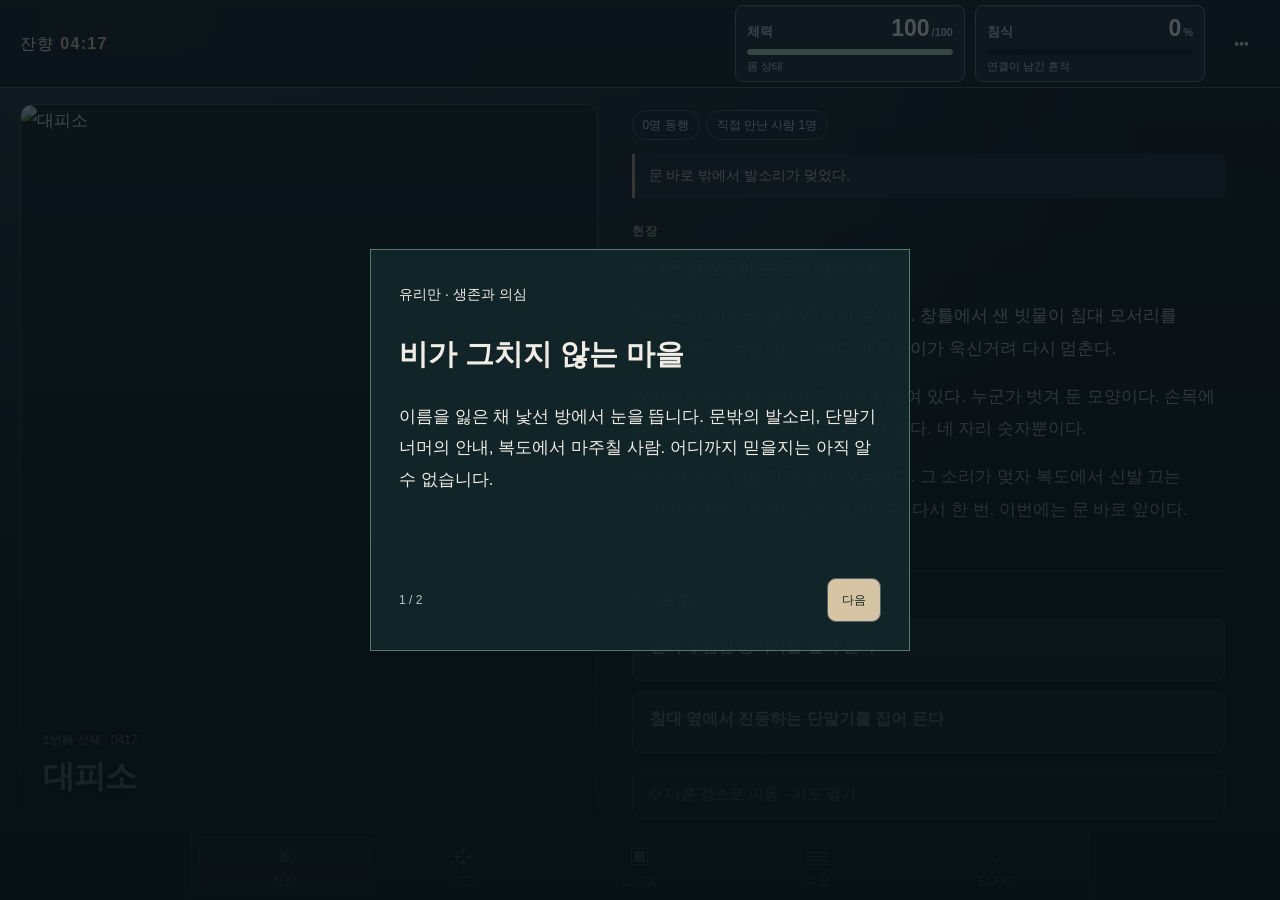
==== commit 890e4fb5: "Add files via upload" ====
--- a/index.html
+++ b/index.html
@@ -1,11 +1,11 @@
 <!doctype html>
-<html lang="ko"><head><meta charset="utf-8"><meta name="viewport" content="width=device-width,initial-scale=1,viewport-fit=cover"><meta name="theme-color" content="#111419"><title>잔향 04:17 — 유리만</title><style>#loadNotice{position:fixed;inset:0;z-index:2000;display:grid;place-items:center;background:#101c20;color:#e9ede6;padding:24px;font:16px/1.8 sans-serif}#loadNotice[hidden]{display:none}#loadNotice>div{width:100%;max-width:480px;padding:26px;background:#18282c;border:1px solid #526a62;border-radius:8px}#loadNotice button{padding:12px 18px;border-radius:6px;border:1px solid #748d78;background:#b7d7b5;color:#14251c;font:inherit}#intro[hidden]{display:none!important}</style><script>window.GlassBayReady=false;window.addEventListener("error",function(e){var node=document.getElementById("loadMessage");if(node&&!window.GlassBayReady){node.textContent="게임을 시작하지 못했습니다. 파일을 교체한 뒤 Ctrl+Shift+R로 새로고침해 주세요.";var hint=document.getElementById("loadDetail");if(hint)hint.textContent=e.message||"게임 파일을 불러오지 못했습니다.";}},true);window.setTimeout(function(){if(!window.GlassBayReady){var node=document.getElementById("loadMessage");if(node)node.textContent="게임 파일을 불러오지 못했습니다. 수정 파일 전체를 올린 뒤 다시 새로고침해 주세요.";}},10000);</script><link rel="stylesheet" href="style.css?v=f4d32ff5df78"></head>
+<html lang="ko"><head><meta charset="utf-8"><meta name="viewport" content="width=device-width,initial-scale=1,viewport-fit=cover"><meta name="theme-color" content="#111419"><title>잔향 04:17 — 유리만</title><style>#loadNotice{position:fixed;inset:0;z-index:2000;display:grid;place-items:center;background:#101c20;color:#e9ede6;padding:24px;font:16px/1.8 sans-serif}#loadNotice[hidden]{display:none}#loadNotice>div{width:100%;max-width:480px;padding:26px;background:#18282c;border:1px solid #526a62;border-radius:8px}#loadNotice button{padding:12px 18px;border-radius:6px;border:1px solid #748d78;background:#b7d7b5;color:#14251c;font:inherit}#intro[hidden]{display:none!important}</style><script>window.GlassBayReady=false;window.addEventListener("error",function(e){var node=document.getElementById("loadMessage");if(node&&!window.GlassBayReady){node.textContent="게임을 시작하지 못했습니다. 파일을 교체한 뒤 Ctrl+Shift+R로 새로고침해 주세요.";var hint=document.getElementById("loadDetail");if(hint)hint.textContent=e.message||"게임 파일을 불러오지 못했습니다.";}},true);window.setTimeout(function(){if(!window.GlassBayReady){var node=document.getElementById("loadMessage");if(node)node.textContent="게임 파일을 불러오지 못했습니다. 수정 파일 전체를 올린 뒤 다시 새로고침해 주세요.";}},10000);</script><link rel="stylesheet" href="style.css?v=db7fca1ac176"></head>
 <body><section id="loadNotice" role="status"><div><strong id="loadMessage">유리만을 불러오는 중입니다.</strong><p id="loadDetail"></p><button onclick="location.reload()">다시 불러오기</button></div></section><noscript>게임을 시작하려면 브라우저의 JavaScript를 켜 주세요.</noscript>
 <header><button id="titleButton" aria-label="게임 설정">잔향 <b>04:17</b></button><div id="quickStatus"></div><button id="settingsButton" aria-label="설정">⋯</button></header>
 <main id="mainScroll" tabindex="-1"><section id="sceneView"></section></main>
 <section id="panel" class="panel" hidden aria-label="게임 메뉴"><div class="panelTop"><h2 id="panelTitle"></h2><button id="panelClose" aria-label="현장으로 돌아가기">현장으로 돌아가기</button></div><div id="panelScroll"></div><div id="echoSuggestions" hidden aria-label="발견한 의문에서 질문 고르기"></div></section>
 <nav id="bottomNav" aria-label="게임 메뉴"><button data-view="scene" class="active"><span>◉</span>현장</button><button data-view="map"><span>⌖</span>지도</button><button data-view="bag"><span>▣</span>소지품</button><button data-view="book"><span>▤</span>수첩</button><button data-view="echo" id="echoNav"><span>◌</span>ECHO<b id="mailBadge" hidden></b></button></nav>
-<div id="impact" aria-hidden="true"></div><div id="fracture" aria-hidden="true" hidden><svg viewBox="0 0 100 100" preserveAspectRatio="none"><path d="M0 18L31 27 42 50 67 59 82 100M31 27L60 12 65 0M42 50L15 61 0 59M67 59L87 43 100 46M15 61L28 81 19 100"/></svg></div><div id="infectionVeil" aria-hidden="true"><svg viewBox="0 0 100 100" preserveAspectRatio="none"><path d="M0 8L8 16 4 24 13 33 7 45M8 16L16 12 22 18M0 70L11 66 16 77 12 91 23 100M11 66L20 58 24 61M100 15L91 23 96 37 87 45 91 58M91 23L82 19 78 27M100 83L88 78 82 87 86 100M88 78L83 66 76 62"/></svg><i></i></div><div id="erosionFx" aria-hidden="true" hidden><div class="erosionVignette"></div><div class="erosionRefraction"><i></i><i></i><i></i></div><svg class="erosionCracks" viewBox="0 0 100 100" preserveAspectRatio="none"><g class="crackStage1"><path d="M0 12L7 18 4 24 13 30M7 18L16 15 21 22M100 75L92 70 88 77 91 89 84 100"/></g><g class="crackStage2"><path d="M13 30L10 42 18 49 12 60M18 49L27 44 31 48M100 16L91 21 94 32 83 39M91 21L82 17 76 24M0 85L12 80 19 88 17 100M88 77L79 72 74 80"/></g><g class="crackStage3"><path d="M21 22L28 19 36 27 32 34M83 39L88 50 80 58 85 65M80 58L72 55 66 61M19 88L27 82 34 89M0 48L8 54 5 66M100 96L94 88 96 80"/></g></svg><div class="signalWhisper"><span>연결을 유지해</span><span>한 번만 더 확인해</span></div></div><div id="toast" role="status"></div>
+<div id="impact" aria-hidden="true"></div><div id="fracture" aria-hidden="true" hidden><svg viewBox="0 0 100 100" preserveAspectRatio="none"><path d="M0 18L31 27 42 50 67 59 82 100M31 27L60 12 65 0M42 50L15 61 0 59M67 59L87 43 100 46M15 61L28 81 19 100"/></svg></div><div id="infectionVeil" aria-hidden="true"><svg viewBox="0 0 100 100" preserveAspectRatio="none"><path d="M0 8L8 16 4 24 13 33 7 45M8 16L16 12 22 18M0 70L11 66 16 77 12 91 23 100M11 66L20 58 24 61M100 15L91 23 96 37 87 45 91 58M91 23L82 19 78 27M100 83L88 78 82 87 86 100M88 78L83 66 76 62"/></svg><i></i></div><div id="bitmapInfection" aria-hidden="true" hidden><i id="infectionStage1"></i><i id="infectionStage2"></i><i id="infectionStage3"></i><i id="infectionStage4"></i></div><img id="infectionAtlasProbe" src="assets/effects/infection-stages-v523.png" alt="" hidden aria-hidden="true"><div id="erosionFx" aria-hidden="true" hidden><div class="erosionVignette"></div><div class="erosionRefraction"><i></i><i></i><i></i></div><svg class="erosionCracks" viewBox="0 0 100 100" preserveAspectRatio="none"><g class="crackStage1"><path d="M0 12L7 18 4 24 13 30M7 18L16 15 21 22M100 75L92 70 88 77 91 89 84 100"/></g><g class="crackStage2"><path d="M13 30L10 42 18 49 12 60M18 49L27 44 31 48M100 16L91 21 94 32 83 39M91 21L82 17 76 24M0 85L12 80 19 88 17 100M88 77L79 72 74 80"/></g><g class="crackStage3"><path d="M21 22L28 19 36 27 32 34M83 39L88 50 80 58 85 65M80 58L72 55 66 61M19 88L27 82 34 89M0 48L8 54 5 66M100 96L94 88 96 80"/></g></svg><div class="signalWhisper"><span>연결을 유지해</span><span>한 번만 더 확인해</span></div></div><img id="choiceAtlasProbe" src="assets/effects/choices-v524.png" alt="" hidden aria-hidden="true"><img id="inventoryAtlasProbe" src="assets/items/props-v524.png" alt="" hidden aria-hidden="true"><div id="toast" role="status"></div>
 <section id="intro" hidden role="dialog" aria-modal="true" aria-labelledby="introTitle"><div><small>유리만 · 생존과 의심</small><h1 id="introTitle"></h1><p id="introText"></p><footer><span id="introPage"></span><button id="introNext"></button></footer></div></section>
-<script src="data.js?v=965449bf71c6"></script><script src="game.js?v=9d3093f48b27"></script><script src="story.js?v=322bb04071a0"></script><script src="identity.js?v=7b43789ac4cd"></script><script src="infection.js?v=2bee1ebbe540"></script><script src="cast.js?v=f2b5555a7661"></script><script src="ui.js?v=e776fc0d4df7"></script>
-<script>window.addEventListener('load',function(){var files=['data.js','game.js','story.js','identity.js','infection.js','cast.js','ui.js'];var ok=files.every(function(f){return window.GlassBayFiles&&window.GlassBayFiles[f]==='5.22'});if(!ok){window.GlassBayReady=false;document.getElementById('loadNotice').hidden=false;document.getElementById('loadMessage').textContent='일부 게임 파일이 이전 버전입니다.';document.getElementById('loadDetail').textContent='코드 파일 전체를 같은 위치에 덮어쓴 뒤 새로고침해 주세요.';}});</script></body></html>
+<script src="data.js?v=1ecd18752135"></script><script src="game.js?v=f590845a5de6"></script><script src="story.js?v=c0526f5d7358"></script><script src="identity.js?v=e3ceaa9013ad"></script><script src="infection.js?v=81eb3a8b5c06"></script><script src="cast.js?v=84d39a46db3a"></script><script src="ui.js?v=d7013993edb7"></script>
+<script>window.addEventListener('load',function(){var files=['data.js','game.js','story.js','identity.js','infection.js','cast.js','ui.js'];var ok=files.every(function(f){return window.GlassBayFiles&&window.GlassBayFiles[f]==='5.24'});if(!ok){window.GlassBayReady=false;document.getElementById('loadNotice').hidden=false;document.getElementById('loadMessage').textContent='일부 게임 파일이 이전 버전입니다.';document.getElementById('loadDetail').textContent='코드 파일 전체를 같은 위치에 덮어쓴 뒤 새로고침해 주세요.';}});</script></body></html>
--- a/style.css
+++ b/style.css
@@ -1,4 +1,4 @@
-:root{color-scheme:dark;--bg:#101c20;--card:#18282c;--line:#3a5053;--ink:#e9ede6;--muted:#a7b8b4;--mint:#b7d7b5;--red:#e99d96;--nav:70px;--head:52px}*{box-sizing:border-box}html,body{margin:0;height:100%;overflow:hidden}body{font-family:"Apple SD Gothic Neo","Malgun Gothic","Noto Sans KR",sans-serif;background:var(--bg);color:var(--ink);font-size:16px;line-height:1.75}button,textarea,select{font:inherit}button{color:inherit;border:1px solid var(--line);background:#1c3034;border-radius:8px;cursor:pointer;min-height:44px;padding:10px 14px;touch-action:manipulation}button:disabled{cursor:default;color:#b1b8b3;background:#172326;opacity:.75}button:focus-visible,textarea:focus-visible{outline:3px solid var(--mint);outline-offset:2px}button.primary{background:var(--mint);color:#11251b;font-weight:700}header{position:fixed;inset:0 0 auto;height:var(--head);display:flex;align-items:center;gap:10px;padding:0 12px;background:#0d191ef2;border-bottom:1px solid var(--line);z-index:30}#titleButton{border:0;background:none;padding:0;font-size:16px;white-space:nowrap}#titleButton b{color:var(--mint)}#quickStatus{margin-left:auto;font-size:12px;color:var(--muted);line-height:1.45}#settingsButton{border:0;background:none;font-size:26px;padding:0 12px}#mainScroll{position:fixed;inset:var(--head) 0 calc(var(--nav) + env(safe-area-inset-bottom));overflow:auto;overscroll-behavior-y:contain;scrollbar-gutter:stable;overflow-anchor:none}#sceneView{max-width:840px;margin:auto;padding-bottom:28px}.sceneArt{position:relative;aspect-ratio:16/10;overflow:hidden;background:#111b20}.sceneArt>img{width:100%;height:100%;object-fit:cover}.sceneArt:after{content:"";position:absolute;inset:0;background:linear-gradient(transparent 55%,#101c20);pointer-events:none}.portraits{position:absolute;inset:8% 0 0;display:flex;align-items:flex-end;justify-content:flex-end;gap:0;pointer-events:none}.portraits img{max-width:42%;height:90%;object-fit:contain;filter:drop-shadow(0 4px 12px #000);object-position:bottom}.sceneTitle{position:absolute;bottom:14px;left:22px;z-index:2}.sceneTitle small{color:#c4d1bf;font-size:12px}.sceneTitle h1{margin:0;font-size:27px;letter-spacing:-1px}.sceneBody{padding:8px 22px 24px}.objective{border-left:3px solid var(--mint);padding:10px 14px;background:#213632;font-size:14px;margin:8px 0 18px}.statusChips{display:flex;gap:7px;flex-wrap:wrap;margin:0 0 16px}.statusChips span{font-size:12px;border:1px solid var(--line);border-radius:20px;padding:3px 10px}.prose p{margin:0 0 16px;word-break:keep-all;overflow-wrap:anywhere}.dialogue{padding:12px 16px;border-left:2px solid #547c70;background:#16292b;margin:10px 0;white-space:pre-line}.dialogue strong{display:block;font-size:12px;color:var(--mint)}.dialogue.player{margin-left:18px;background:#263136}.dialogue.echo{border-color:#d0b678}.dialogue p{margin:5px 0;font-size:15px}.actions{display:grid;gap:9px;margin-top:22px}.actions button{text-align:left;display:flex;flex-direction:column;padding:15px 16px;line-height:1.6;min-height:58px}.actions small{color:var(--muted);font-size:12px;margin-top:4px}.actions .haunt{display:block;color:var(--red);font-size:12px;letter-spacing:1px}.actions .actionText{font-weight:600}.mapPrompt{width:100%;margin-top:16px;text-align:left;color:var(--mint)}.notice{background:#28332b;border:1px solid #68785b;padding:12px;font-size:14px;margin:12px 0}.danger{background:#3a2427;border-color:#7f4a4e}.panel{position:fixed;inset:var(--head) 0 calc(var(--nav) + env(safe-area-inset-bottom));background:#122125;z-index:40;display:flex;flex-direction:column;max-width:900px;margin:auto;animation:slideUp .18s ease-out}.panel[hidden]{display:none}.panelTop{display:flex;align-items:center;justify-content:space-between;padding:10px 16px;border-bottom:1px solid var(--line);flex-shrink:0}.panelTop h2{font-size:19px;margin:0}.panelTop button{font-size:12px;background:none;border:0}#panelScroll{flex:1;overflow:auto;padding:18px;overscroll-behavior:contain;overflow-anchor:none}#bottomNav{position:fixed;bottom:0;left:0;right:0;height:calc(var(--nav) + env(safe-area-inset-bottom));padding:4px 6px calc(4px + env(safe-area-inset-bottom));background:#0c191efb;border-top:1px solid var(--line);display:grid;grid-template-columns:repeat(5,1fr);gap:3px;z-index:100}#bottomNav button{background:none;border:0;border-radius:7px;position:relative;font-size:11px;padding:5px 0;line-height:1.6}#bottomNav button>span{display:block;font-size:21px;line-height:1.4}#bottomNav button.active{background:#284139;color:#d4e8c5}#mailBadge{position:absolute;right:15%;top:5px;border-radius:12px;background:#e6b57a;color:#14211b;font-size:10px;padding:0 5px;min-width:16px}.entry{border:1px solid var(--line);padding:16px;margin:0 0 12px;border-radius:8px}.entry h3{font-size:17px;margin:0 0 8px}.entry p{font-size:14px;margin:7px 0;color:#c9d3cf}.entry small{color:var(--muted)}.entry img.portrait{width:90px;height:120px;object-fit:contain;float:right}.tabs{display:flex;gap:7px;flex-wrap:wrap;margin:0 0 16px}.tabs button{font-size:13px;padding:7px 12px}.tabs button.active{background:#385147}.grid{display:grid;grid-template-columns:repeat(2,minmax(0,1fr));gap:10px}.item{display:flex;align-items:center;gap:12px;text-align:left}.item img{width:44px;height:48px;object-fit:contain}.item small{display:block;font-size:11px;color:var(--muted)}.bodySheet{display:grid;grid-template-columns:40% 60%;gap:0}.bodySheet>img{width:100%;height:270px;object-fit:contain}.bodySheet p{font-size:14px}.mapSurface{position:relative;width:100%;aspect-ratio:2/3;background:linear-gradient(#11262830,#0b151860),url(assets/map-detail.jpg) center/100% 100%;border:1px solid #59716c;border-radius:8px;margin-bottom:16px;overflow:hidden}.mapSurface svg{position:absolute;inset:0;width:100%;height:100%;pointer-events:none}.mapSurface line{stroke:#dac39f;stroke-width:.45;stroke-dasharray:1 1;opacity:.65}.mapNode{position:absolute;transform:translate(-50%,-50%);font-size:11px;border-radius:5px;padding:5px 7px;min-height:34px;background:#152c2eea;line-height:1.5;max-width:95px}.mapNode.here{background:#d2deba;color:#182b20;font-weight:700}.mapNode.available{border-color:#e2dab1;box-shadow:0 0 9px #0b1518}.mapNode:disabled{opacity:.85}.mapKey{font-size:12px;color:var(--muted)}textarea{resize:none;width:100%;min-height:44px;max-height:90px;padding:10px;background:#213336;border:1px solid var(--line);border-radius:6px;color:var(--ink);font-size:16px}.message{margin:0 0 15px}.message .q{padding:10px 13px;background:#2c3a3e;border-radius:12px 2px 12px 12px;margin-left:25px}.message .a{white-space:pre-line;padding:12px 14px;background:#1e3834;border-radius:2px 12px 12px;margin-top:6px;margin-right:12px}.message small{display:block;color:#aebeb0;font-size:11px;margin-bottom:6px}.questionList{display:grid;gap:7px;margin:15px 0}.questionList button{text-align:left;font-size:14px}.evidencePair{display:grid;grid-template-columns:1fr 1fr;gap:8px}.evidencePair p{padding:12px;background:#26383a;font-size:14px}.setting{display:flex;align-items:center;justify-content:space-between;margin-bottom:14px;gap:14px}.setting span{font-size:14px}.newTag{font-size:11px;color:#e4c17a}.srOnly{position:absolute;width:1px;height:1px;overflow:hidden;clip:rect(0,0,0,0)}#toast{position:fixed;left:50%;bottom:calc(var(--nav) + env(safe-area-inset-bottom) + 12px);transform:translateX(-50%);max-width:90%;background:#c8ddbc;color:#18291d;border-radius:8px;padding:10px 16px;font-size:13px;z-index:500;pointer-events:none;opacity:0;transition:opacity .15s}#toast.show{opacity:1}#impact{position:fixed;inset:0;pointer-events:none;z-index:200}#impact.hit{animation:flash .35s}body.hit #sceneView{animation:shake .3s}body.legStep #sceneView{animation:limp .3s}body.armWork .actions{animation:shake .2s}.eyeInjury .sceneArt>img{filter:blur(3px)}.headInjury .prose{text-shadow:2px 0 #aa9b99}.taint2 .sceneArt>img{filter:contrast(1.2) saturate(.6)}.eyeInjury.taint2 .sceneArt>img{filter:blur(3px) contrast(1.2)}.taint3 .dialogue.echo{background:#38272d;border-color:#d49b94}.taint3 .sceneArt>img{filter:contrast(1.3) saturate(.4)}.eyeInjury.taint3 .sceneArt>img{filter:blur(3px) contrast(1.3)}.perception .portraits{filter:drop-shadow(3px 0 #a64850)}.glitchWord{color:#d5aba8;text-shadow:2px 0 #63877c}.taint4 .glitchWord{letter-spacing:2px}#fracture{position:fixed;inset:var(--head) 0 calc(var(--nav) + env(safe-area-inset-bottom));pointer-events:none;z-index:45;opacity:.17}#fracture[hidden]{display:none}#fracture svg{width:100%;height:100%;fill:none;stroke:#e2cac5;stroke-width:.14}#intro{position:fixed;inset:0;z-index:1000;background:linear-gradient(#081319b8,#071115f5),url(assets/town.jpg) center/cover;display:grid;place-items:center;padding:22px}#intro[hidden]{display:none}#intro>div{width:100%;max-width:540px;background:#13272aee;border:1px solid #58786e;padding:28px}#intro h1{font-size:29px;line-height:1.5}#intro p{min-height:160px;word-break:keep-all}#intro footer{display:flex;justify-content:space-between;align-items:center;font-size:12px;color:var(--muted)}#intro button{background:var(--mint);color:#10251d}.endingTitle{font-size:30px;margin:18px 0}.routeChecks{font-size:14px}.routeChecks span{display:block;padding:4px}.thumbEvidence{width:100%;max-height:230px;object-fit:cover;border-radius:5px}.small{font-size:13px;color:var(--muted)}@keyframes shake{0%,100%{transform:none}20%{transform:translate(4px,-2px)}40%{transform:translate(-4px,1px)}70%{transform:translate(2px,0)}}@keyframes limp{50%{transform:translateY(3px) rotate(.2deg)}}@keyframes flash{0%{box-shadow:inset 0 0 90px #cd363890}100%{box-shadow:inset 0 0 0 transparent}}@keyframes slideUp{from{transform:translateY(35px);opacity:.5}to{transform:none;opacity:1}}@media(min-width:900px){#bottomNav{left:50%;transform:translateX(-50%);max-width:900px;width:100%;border-left:1px solid var(--line);border-right:1px solid var(--line)}.sceneArt{aspect-ratio:16/8}.sceneBody{padding:8px 36px 30px}.grid{grid-template-columns:repeat(3,minmax(0,1fr))}}@media(max-width:380px){.sceneBody{padding:8px 16px}.sceneTitle h1{font-size:23px}.grid{grid-template-columns:1fr}.mapNode{font-size:10px;padding:4px}.evidencePair{grid-template-columns:1fr}}@media(prefers-reduced-motion:reduce){*,*:before,*:after{animation:none!important;scroll-behavior:auto!important}}body.reduce *{animation:none!important}
+:root{color-scheme:dark;--bg:#101c20;--card:#18282c;--line:#3a5053;--ink:#e9ede6;--muted:#a7b8b4;--mint:#b7d7b5;--red:#e99d96;--nav:70px;--head:52px}*{box-sizing:border-box}html,body{margin:0;height:100%;overflow:hidden}body{font-family:"Apple SD Gothic Neo","Malgun Gothic","Noto Sans KR",sans-serif;background:var(--bg);color:var(--ink);font-size:16px;line-height:1.75}button,textarea,select{font:inherit}button{color:inherit;border:1px solid var(--line);background:#1c3034;border-radius:8px;cursor:pointer;min-height:44px;padding:10px 14px;touch-action:manipulation}button:disabled{cursor:default;color:#b1b8b3;background:#172326;opacity:.75}button:focus-visible,textarea:focus-visible{outline:3px solid var(--mint);outline-offset:2px}button.primary{background:var(--mint);color:#11251b;font-weight:700}header{position:fixed;inset:0 0 auto;height:var(--head);display:flex;align-items:center;gap:10px;padding:0 12px;background:#0d191ef2;border-bottom:1px solid var(--line);z-index:30}#titleButton{border:0;background:none;padding:0;font-size:16px;white-space:nowrap}#titleButton b{color:var(--mint)}#quickStatus{margin-left:auto;font-size:12px;color:var(--muted);line-height:1.45}#settingsButton{border:0;background:none;font-size:26px;padding:0 12px}#mainScroll{position:fixed;inset:var(--head) 0 calc(var(--nav) + env(safe-area-inset-bottom));overflow:auto;overscroll-behavior-y:contain;scrollbar-gutter:stable;overflow-anchor:none}#sceneView{max-width:840px;margin:auto;padding-bottom:28px}.sceneArt{position:relative;aspect-ratio:16/10;overflow:hidden;background:#111b20}.sceneArt>img{width:100%;height:100%;object-fit:cover}.sceneArt:after{content:"";position:absolute;inset:0;background:linear-gradient(transparent 55%,#101c20);pointer-events:none}.portraits{position:absolute;inset:8% 0 0;display:flex;align-items:flex-end;justify-content:flex-end;gap:0;pointer-events:none}.portraits img{max-width:42%;height:90%;object-fit:contain;filter:drop-shadow(0 4px 12px #000);object-position:bottom}.sceneTitle{position:absolute;bottom:14px;left:22px;z-index:2}.sceneTitle small{color:#c4d1bf;font-size:12px}.sceneTitle h1{margin:0;font-size:27px;letter-spacing:-1px}.sceneBody{padding:8px 22px 24px}.objective{border-left:3px solid var(--mint);padding:10px 14px;background:#213632;font-size:14px;margin:8px 0 18px}.statusChips{display:flex;gap:7px;flex-wrap:wrap;margin:0 0 16px}.statusChips span{font-size:12px;border:1px solid var(--line);border-radius:20px;padding:3px 10px}.prose p{margin:0 0 16px;word-break:keep-all;overflow-wrap:anywhere}.dialogue{padding:12px 16px;border-left:2px solid #547c70;background:#16292b;margin:10px 0;white-space:pre-line}.dialogue strong{display:block;font-size:12px;color:var(--mint)}.dialogue.player{margin-left:18px;background:#263136}.dialogue.echo{border-color:#d0b678}.dialogue p{margin:5px 0;font-size:15px}.actions{display:grid;gap:9px;margin-top:22px}.actions button{text-align:left;display:flex;flex-direction:column;padding:15px 16px;line-height:1.6;min-height:58px}.actions small{color:var(--muted);font-size:12px;margin-top:4px}.actions .haunt{display:block;color:var(--red);font-size:12px;letter-spacing:1px}.actions .actionText{font-weight:600}.mapPrompt{width:100%;margin-top:16px;text-align:left;color:var(--mint)}.notice{background:#28332b;border:1px solid #68785b;padding:12px;font-size:14px;margin:12px 0}.danger{background:#3a2427;border-color:#7f4a4e}.panel{position:fixed;inset:var(--head) 0 calc(var(--nav) + env(safe-area-inset-bottom));background:#122125;z-index:40;display:flex;flex-direction:column;max-width:900px;margin:auto;animation:slideUp .18s ease-out}.panel[hidden]{display:none}.panelTop{display:flex;align-items:center;justify-content:space-between;padding:10px 16px;border-bottom:1px solid var(--line);flex-shrink:0}.panelTop h2{font-size:19px;margin:0}.panelTop button{font-size:12px;background:none;border:0}#panelScroll{flex:1;overflow:auto;padding:18px;overscroll-behavior:contain;overflow-anchor:none}#bottomNav{position:fixed;bottom:0;left:0;right:0;height:calc(var(--nav) + env(safe-area-inset-bottom));padding:4px 6px calc(4px + env(safe-area-inset-bottom));background:#0c191efb;border-top:1px solid var(--line);display:grid;grid-template-columns:repeat(5,1fr);gap:3px;z-index:100}#bottomNav button{background:none;border:0;border-radius:7px;position:relative;font-size:11px;padding:5px 0;line-height:1.6}#bottomNav button>span{display:block;font-size:21px;line-height:1.4}#bottomNav button.active{background:#284139;color:#d4e8c5}#mailBadge{position:absolute;right:15%;top:5px;border-radius:12px;background:#e6b57a;color:#14211b;font-size:10px;padding:0 5px;min-width:16px}.entry{border:1px solid var(--line);padding:16px;margin:0 0 12px;border-radius:8px}.entry h3{font-size:17px;margin:0 0 8px}.entry p{font-size:14px;margin:7px 0;color:#c9d3cf}.entry small{color:var(--muted)}.entry img.portrait{width:90px;height:120px;object-fit:contain;float:right}.tabs{display:flex;gap:7px;flex-wrap:wrap;margin:0 0 16px}.tabs button{font-size:13px;padding:7px 12px}.tabs button.active{background:#385147}.grid{display:grid;grid-template-columns:repeat(2,minmax(0,1fr));gap:10px}.item{display:flex;align-items:center;gap:12px;text-align:left}.item img{width:44px;height:48px;object-fit:contain}.item small{display:block;font-size:11px;color:var(--muted)}.bodySheet{display:grid;grid-template-columns:40% 60%;gap:0}.bodySheet>img{width:100%;height:270px;object-fit:contain}.bodySheet p{font-size:14px}.mapSurface{position:relative;width:100%;aspect-ratio:2/3;background:linear-gradient(#11262830,#0b151860),url(assets/map-detail.webp) center/100% 100%;border:1px solid #59716c;border-radius:8px;margin-bottom:16px;overflow:hidden}.mapSurface svg{position:absolute;inset:0;width:100%;height:100%;pointer-events:none}.mapSurface line{stroke:#dac39f;stroke-width:.45;stroke-dasharray:1 1;opacity:.65}.mapNode{position:absolute;transform:translate(-50%,-50%);font-size:11px;border-radius:5px;padding:5px 7px;min-height:34px;background:#152c2eea;line-height:1.5;max-width:95px}.mapNode.here{background:#d2deba;color:#182b20;font-weight:700}.mapNode.available{border-color:#e2dab1;box-shadow:0 0 9px #0b1518}.mapNode:disabled{opacity:.85}.mapKey{font-size:12px;color:var(--muted)}textarea{resize:none;width:100%;min-height:44px;max-height:90px;padding:10px;background:#213336;border:1px solid var(--line);border-radius:6px;color:var(--ink);font-size:16px}.message{margin:0 0 15px}.message .q{padding:10px 13px;background:#2c3a3e;border-radius:12px 2px 12px 12px;margin-left:25px}.message .a{white-space:pre-line;padding:12px 14px;background:#1e3834;border-radius:2px 12px 12px;margin-top:6px;margin-right:12px}.message small{display:block;color:#aebeb0;font-size:11px;margin-bottom:6px}.questionList{display:grid;gap:7px;margin:15px 0}.questionList button{text-align:left;font-size:14px}.evidencePair{display:grid;grid-template-columns:1fr 1fr;gap:8px}.evidencePair p{padding:12px;background:#26383a;font-size:14px}.setting{display:flex;align-items:center;justify-content:space-between;margin-bottom:14px;gap:14px}.setting span{font-size:14px}.newTag{font-size:11px;color:#e4c17a}.srOnly{position:absolute;width:1px;height:1px;overflow:hidden;clip:rect(0,0,0,0)}#toast{position:fixed;left:50%;bottom:calc(var(--nav) + env(safe-area-inset-bottom) + 12px);transform:translateX(-50%);max-width:90%;background:#c8ddbc;color:#18291d;border-radius:8px;padding:10px 16px;font-size:13px;z-index:500;pointer-events:none;opacity:0;transition:opacity .15s}#toast.show{opacity:1}#impact{position:fixed;inset:0;pointer-events:none;z-index:200}#impact.hit{animation:flash .35s}body.hit #sceneView{animation:shake .3s}body.legStep #sceneView{animation:limp .3s}body.armWork .actions{animation:shake .2s}.eyeInjury .sceneArt>img{filter:blur(3px)}.headInjury .prose{text-shadow:2px 0 #aa9b99}.taint2 .sceneArt>img{filter:contrast(1.2) saturate(.6)}.eyeInjury.taint2 .sceneArt>img{filter:blur(3px) contrast(1.2)}.taint3 .dialogue.echo{background:#38272d;border-color:#d49b94}.taint3 .sceneArt>img{filter:contrast(1.3) saturate(.4)}.eyeInjury.taint3 .sceneArt>img{filter:blur(3px) contrast(1.3)}.perception .portraits{filter:drop-shadow(3px 0 #a64850)}.glitchWord{color:#d5aba8;text-shadow:2px 0 #63877c}.taint4 .glitchWord{letter-spacing:2px}#fracture{position:fixed;inset:var(--head) 0 calc(var(--nav) + env(safe-area-inset-bottom));pointer-events:none;z-index:45;opacity:.17}#fracture[hidden]{display:none}#fracture svg{width:100%;height:100%;fill:none;stroke:#e2cac5;stroke-width:.14}#intro{position:fixed;inset:0;z-index:1000;background:linear-gradient(#081319b8,#071115f5),url(assets/town.webp) center/cover;display:grid;place-items:center;padding:22px}#intro[hidden]{display:none}#intro>div{width:100%;max-width:540px;background:#13272aee;border:1px solid #58786e;padding:28px}#intro h1{font-size:29px;line-height:1.5}#intro p{min-height:160px;word-break:keep-all}#intro footer{display:flex;justify-content:space-between;align-items:center;font-size:12px;color:var(--muted)}#intro button{background:var(--mint);color:#10251d}.endingTitle{font-size:30px;margin:18px 0}.routeChecks{font-size:14px}.routeChecks span{display:block;padding:4px}.thumbEvidence{width:100%;max-height:230px;object-fit:cover;border-radius:5px}.small{font-size:13px;color:var(--muted)}@keyframes shake{0%,100%{transform:none}20%{transform:translate(4px,-2px)}40%{transform:translate(-4px,1px)}70%{transform:translate(2px,0)}}@keyframes limp{50%{transform:translateY(3px) rotate(.2deg)}}@keyframes flash{0%{box-shadow:inset 0 0 90px #cd363890}100%{box-shadow:inset 0 0 0 transparent}}@keyframes slideUp{from{transform:translateY(35px);opacity:.5}to{transform:none;opacity:1}}@media(min-width:900px){#bottomNav{left:50%;transform:translateX(-50%);max-width:900px;width:100%;border-left:1px solid var(--line);border-right:1px solid var(--line)}.sceneArt{aspect-ratio:16/8}.sceneBody{padding:8px 36px 30px}.grid{grid-template-columns:repeat(3,minmax(0,1fr))}}@media(max-width:380px){.sceneBody{padding:8px 16px}.sceneTitle h1{font-size:23px}.grid{grid-template-columns:1fr}.mapNode{font-size:10px;padding:4px}.evidencePair{grid-template-columns:1fr}}@media(prefers-reduced-motion:reduce){*,*:before,*:after{animation:none!important;scroll-behavior:auto!important}}body.reduce *{animation:none!important}
 body.large{font-size:18px}body.large .dialogue p{font-size:17px}#echoNav.unread{color:#edcc96;box-shadow:inset 0 0 0 1px #a58b5c}.statusChips span:empty{display:none}.panelTop{padding-right:20px}#panelScroll{padding-bottom:28px}details summary{cursor:pointer;padding:8px 0}input[type=file]{display:block;width:100%;margin-top:10px}.grid .item{overflow-wrap:anywhere}
 :root{--screenH:100dvh;--screenTop:0px}header{top:var(--screenTop)}#mainScroll,.panel{inset:auto 0 auto;top:calc(var(--screenTop) + var(--head));height:calc(var(--screenH) - var(--head) - var(--nav) - env(safe-area-inset-bottom))}#bottomNav{bottom:auto;top:calc(var(--screenTop) + var(--screenH) - var(--nav) - env(safe-area-inset-bottom))}#fracture{inset:auto 0 auto;top:calc(var(--screenTop) + var(--head));height:calc(var(--screenH) - var(--head) - var(--nav) - env(safe-area-inset-bottom))}.bodySheet{min-height:270px}
 
@@ -127,7 +127,7 @@
 #panelScroll{min-height:0}.endingBackdrop[hidden]{display:none}.endingArtwork.imageUnavailable{background:radial-gradient(ellipse at 40% 35%,#3b4547,#142028 75%)}.endingImageNotice{position:absolute;top:28%;left:8%;right:8%;margin:0;z-index:4;text-align:center;font-size:15px;line-height:1.8;color:#e4ded1}.buildVersion{color:#b3c0bf;font-size:13px}
 @media(max-height:560px){#echoSuggestions,.echoPhone #echoSuggestions{max-height:34dvh}}
 
-:root{--glassbay-build:522}
+:root{--glassbay-build:524}
 
 /* v5.22: the interface becomes an unreliable surface; the underlying evidence stays intact. */
 #erosionFx{position:fixed;inset:0;z-index:47;pointer-events:none;overflow:hidden;contain:strict;opacity:1}
@@ -173,3 +173,20 @@
 @media(prefers-reduced-motion:reduce){#erosionFx,#infectionVeil,#fracture,.questionGhost,.replyGhost,.terminalAtmosphere{display:none!important}#echoNav:after{display:none!important}body[data-terminal-pull] #echoNav{animation:none!important}}
 
 body[data-erosion-fx]:not([data-erosion-fx="0"]) #fracture{display:none}
+
+/* Actual generated alpha textures; two neighboring frames crossfade as erosion changes. */
+#bitmapInfection{position:fixed;inset:var(--head) 0 calc(var(--nav) + env(safe-area-inset-bottom));z-index:46;pointer-events:none;overflow:hidden;contain:strict;isolation:isolate}
+#bitmapInfection[hidden]{display:none!important}#bitmapInfection>i{display:block;position:absolute;inset:0;pointer-events:none;background-image:url("assets/effects/infection-stages-v523.png");background-size:200% 200%;background-repeat:no-repeat;opacity:0;transition:opacity 2.4s ease-in-out;-webkit-mask-image:linear-gradient(90deg,#000 0%,#000b 6%,transparent 18%,transparent 82%,#000b 94%,#000 100%),linear-gradient(180deg,#000 0%,#000b 5%,transparent 15%,transparent 85%,#000b 95%,#000 100%);mask-image:linear-gradient(90deg,#000 0%,#000b 6%,transparent 18%,transparent 82%,#000b 94%,#000 100%),linear-gradient(180deg,#000 0%,#000b 5%,transparent 15%,transparent 85%,#000b 95%,#000 100%)}
+#infectionStage1{background-position:0% 0%}#infectionStage2{background-position:100% 0%}#infectionStage3{background-position:0% 100%}#infectionStage4{background-position:100% 100%}
+body.bitmapInfectionReady #erosionFx .erosionCracks,body.bitmapInfectionReady #erosionFx .erosionRefraction,body.bitmapInfectionReady #infectionVeil{display:none!important}
+body.reduce #bitmapInfection,body.endingScene #bitmapInfection{display:none!important}
+@media(max-width:600px){#bitmapInfection>i{-webkit-mask-image:linear-gradient(90deg,#000 0%,#000b 3%,transparent 12%,transparent 88%,#000b 97%,#000 100%),linear-gradient(180deg,#000 0%,transparent 12%,transparent 88%,#000 100%);mask-image:linear-gradient(90deg,#000 0%,#000b 3%,transparent 12%,transparent 88%,#000b 97%,#000 100%),linear-gradient(180deg,#000 0%,transparent 12%,transparent 88%,#000 100%)}}
+@media(prefers-reduced-motion:reduce){#bitmapInfection{display:none!important}#bitmapInfection>i{transition:none!important}}
+
+/* Generated raster materials on choices and actual detailed inventory props. */
+.choiceTexture{display:none;position:absolute;inset:0;z-index:1;pointer-events:none;background-image:url("assets/effects/choices-v524.png");background-size:100% 400%;background-repeat:no-repeat;opacity:var(--choice-opacity,.4);transition:opacity 1.5s ease-out;mask-image:linear-gradient(90deg,#000 0%,#0008 10%,transparent 28%,transparent 72%,#0008 90%,#000),linear-gradient(0deg,#000,transparent 22%,transparent 78%,#000)}
+.choiceAtlasReady .choiceTexture{display:block}.texture-0{background-position:0 0}.texture-1{background-position:0 33.333333%}.texture-2{background-position:0 66.666667%}.texture-3{background-position:0 100%}.choiceAtlasReady .graspedChoice .choiceHand{visibility:hidden}.choiceTexture.textureTaking{animation:materialTaking 2s ease-out both}.choiceRevealed .choiceTexture{animation:materialReleasing 1.5s ease-out both}.actions .actionText,.actions small,.decisionLabel,.graspWhisper,.questionLabel{position:relative;z-index:3}.terminalQuestion .choiceTexture{border-radius:inherit}.choiceTexture.texture-3{mix-blend-mode:screen}
+.itemArt{display:block;position:relative;width:76px;height:76px;flex:0 0 76px;overflow:hidden}.item .itemArt img{width:100%;height:100%;object-fit:contain;margin:0}.propAtlas{position:absolute;inset:0;display:none;background-image:url("assets/items/props-v524.png");background-size:300% 400%;background-repeat:no-repeat}.inventoryAtlasReady .propAtlas{display:block}.inventoryAtlasReady .itemFallback{visibility:hidden}.item{min-height:108px;align-items:center}.itemDetail{margin:18px 0;padding:20px;border:1px solid #6c7c7c;border-radius:12px;background:linear-gradient(130deg,#293940,#1b252c);overflow:hidden}.itemDetail h3{margin:0 0 12px}.itemDetail p{line-height:1.9;margin:8px 0}.itemDetail small{display:block;color:#b8c5bf;margin:12px 0}.itemDetailArt{float:right;margin:0 0 10px 12px}.itemDetailArt .itemArt{width:150px;height:150px}.itemUse{border-left:2px solid #9da98d;padding-left:12px;color:#e9dbbd}.itemDetail button{display:block;clear:both;min-height:56px;margin-top:16px}
+@keyframes materialTaking{from{clip-path:inset(0 100% 0 0);opacity:.15}to{clip-path:inset(0);opacity:var(--choice-opacity)}}@keyframes materialReleasing{from{opacity:.6;transform:translateX(0)}to{opacity:var(--choice-opacity);transform:translateX(-3px)}}
+body.reduce .choiceTexture{display:none!important}@media(prefers-reduced-motion:reduce){.choiceTexture{display:none!important}}@media(max-width:600px){.itemArt{width:64px;height:64px;flex-basis:64px}.itemDetail{padding:16px}.itemDetailArt .itemArt{width:116px;height:116px}}
+.item>span:not(.itemArt){min-width:0;overflow-wrap:anywhere;line-height:1.65}
